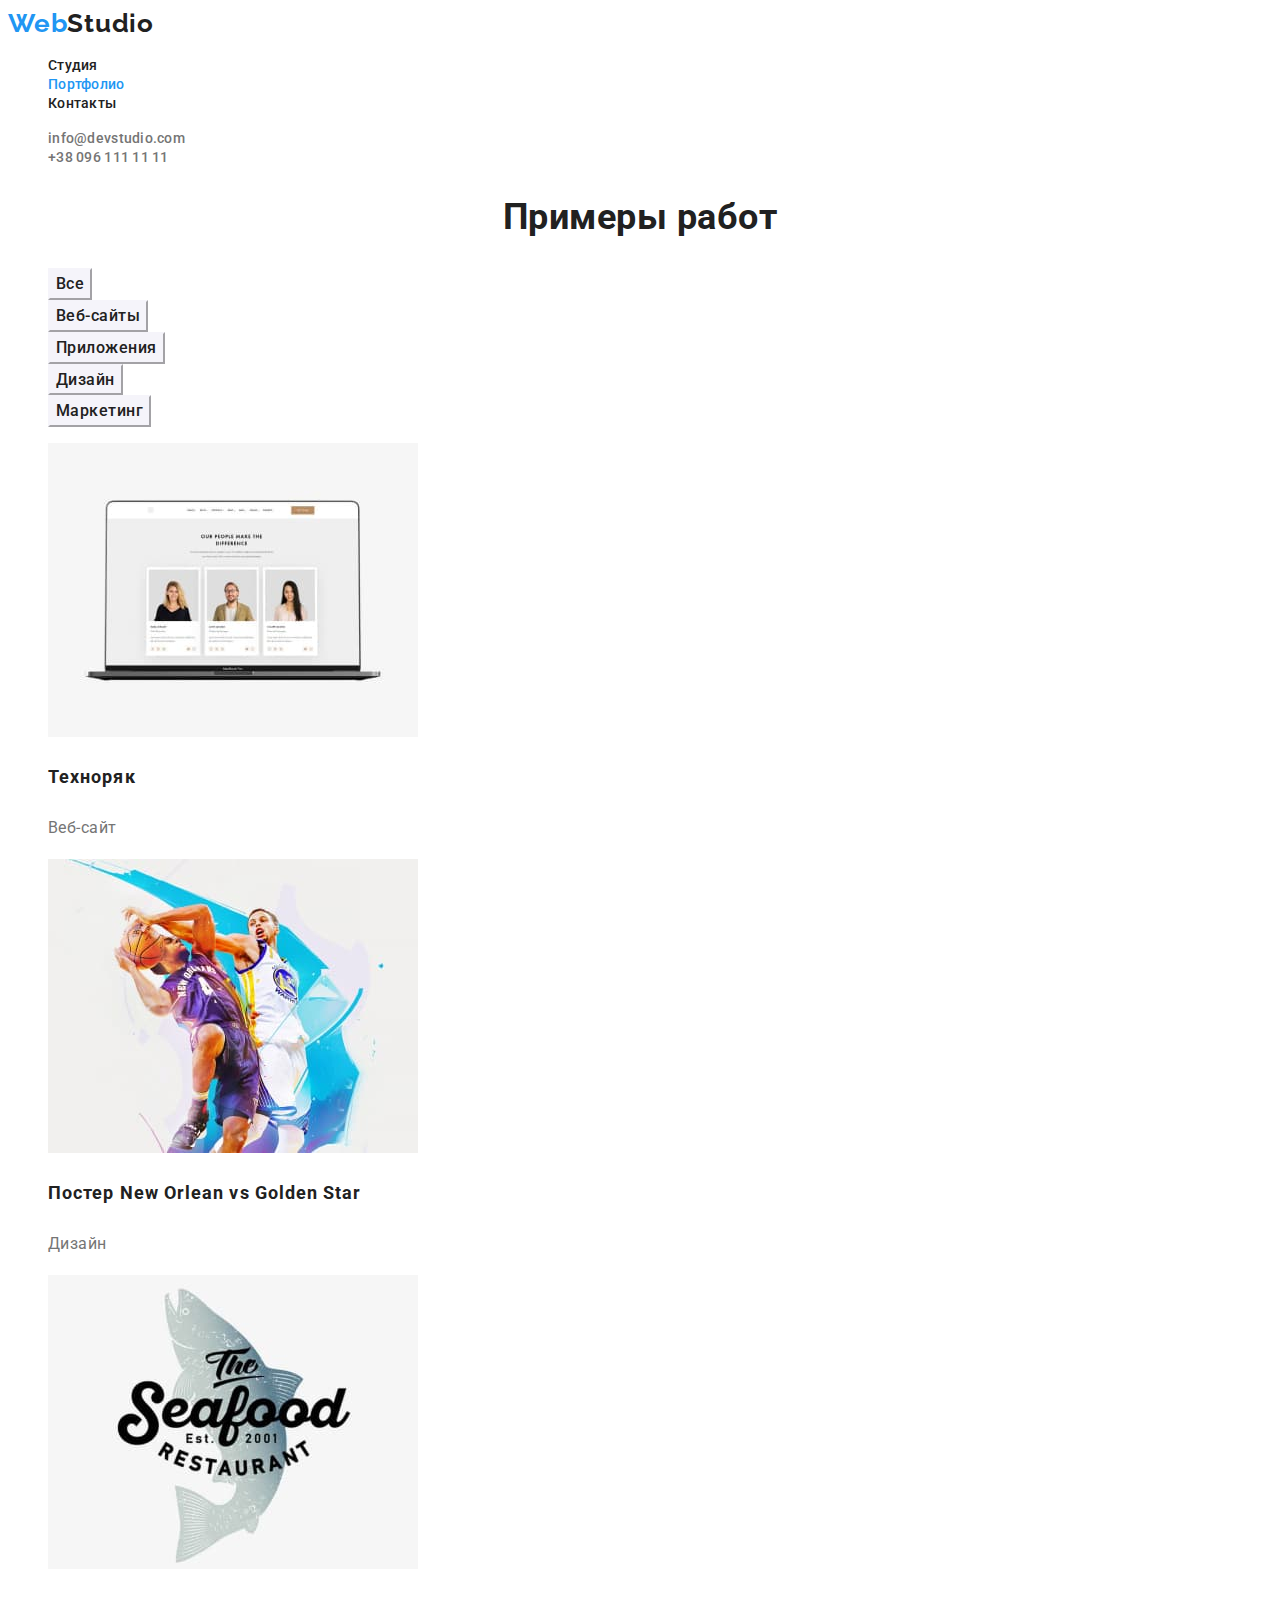
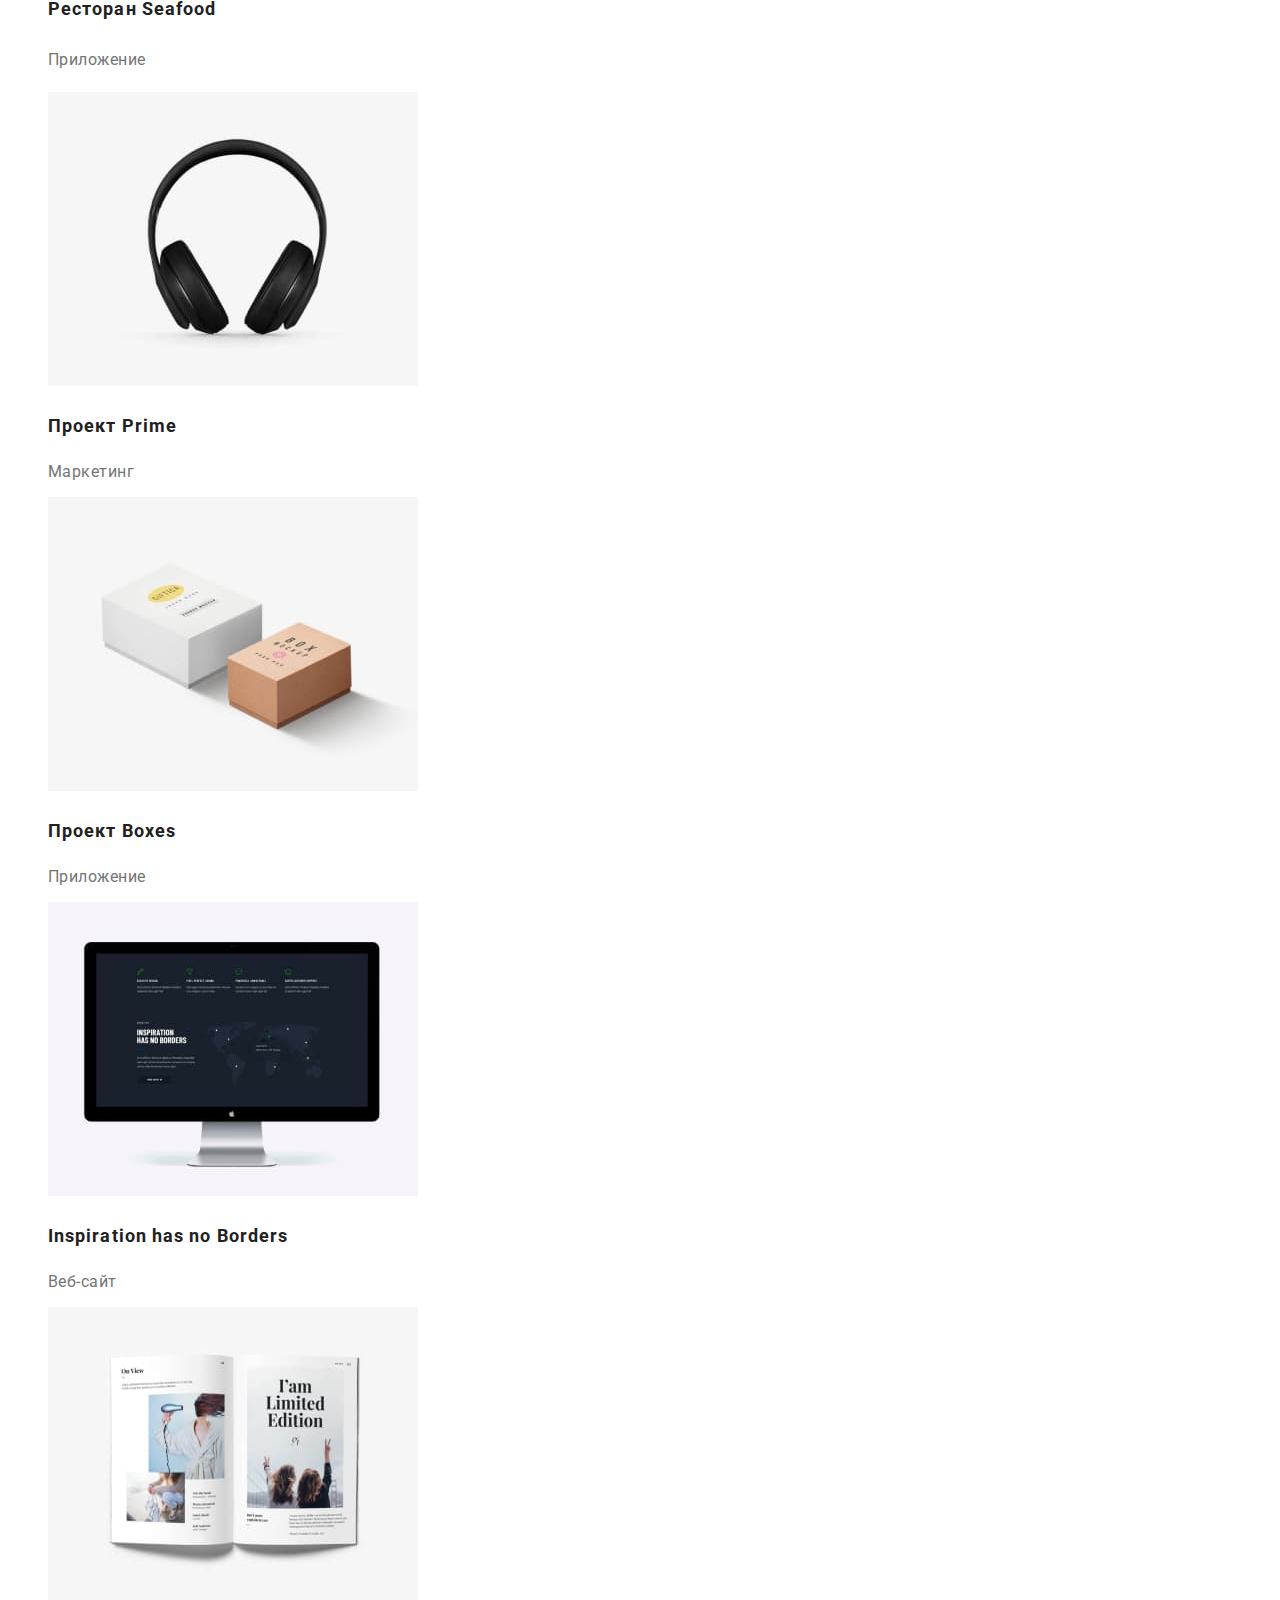
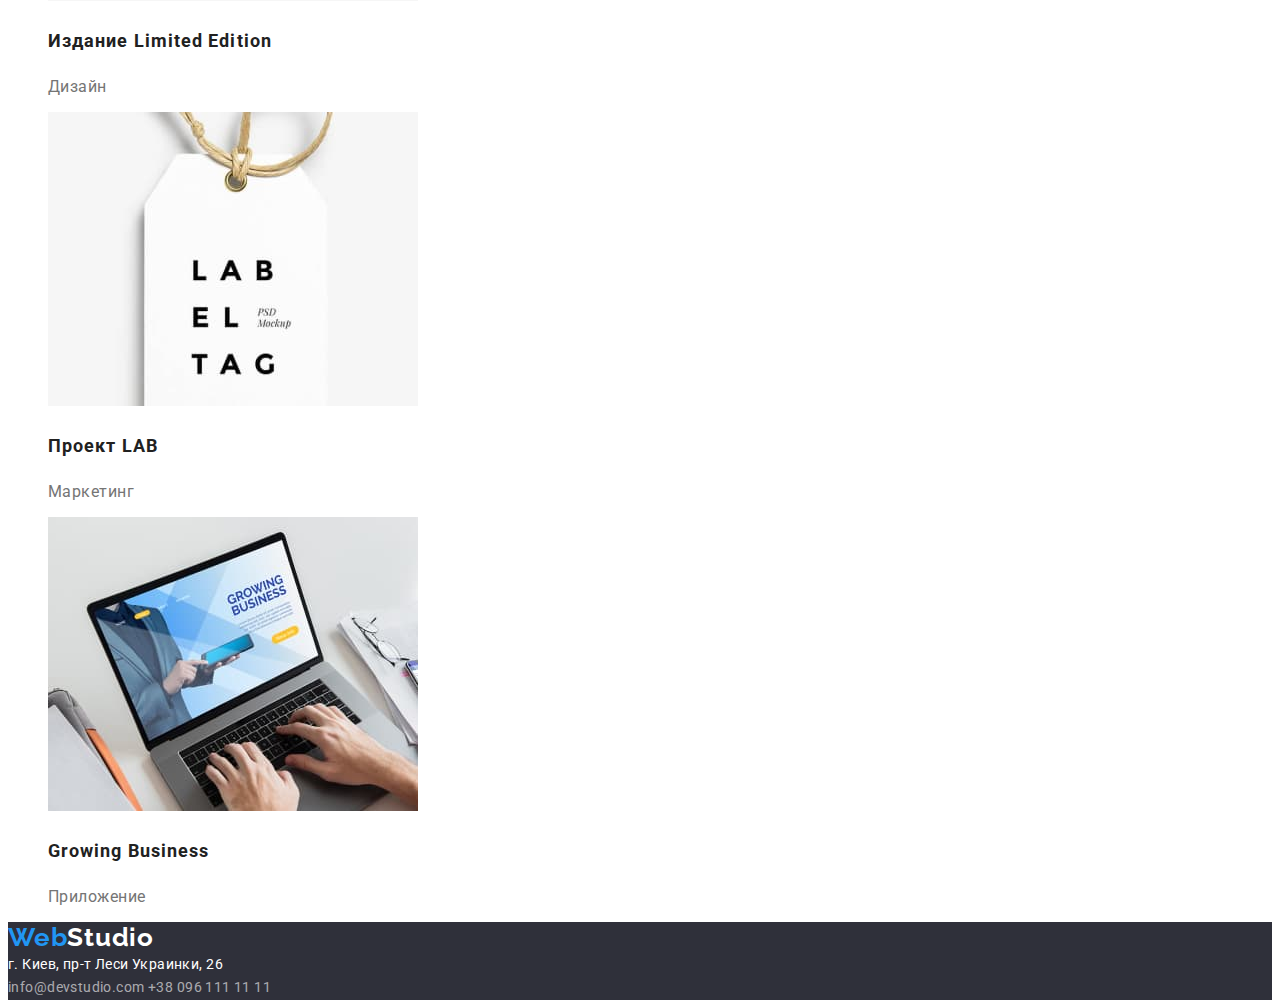
==== portfolio.html @ 9baf7b73 "Добавляет разметку страницы" ====
<!DOCTYPE html>
<html lang="ru">

<head>
    <meta charset="UTF-8">
    <meta http-equiv="X-UA-Compatible" content="IE=edge">
    <meta name="viewport" content="width=device-width, initial-scale=1.0">
    <title>Студия</title>
    <link href="https://fonts.googleapis.com/css2?family=Raleway:wght@700&family=Roboto:wght@400;500;700;900&display=swap"
        rel="stylesheet">
    <link rel="stylesheet" href="./css/styles.css">
</head>

<body>
    <!--Шапка-->
<header>
    <nav>
        <a href="./index.html" class="logo">Web<span class="accent">Studio</span></a>

        <ul class="site-nav list">
            <li><a href="./index.html" class="link">Студия</a></li>
            <li><a href="./portfolio.html" class="link current">Портфолио</a></li>
            <li><a href="" class="link">Контакты</a></li>
        </ul>
        <ul class="list">
            <li><a href="mailto:info@devstudio.com" class="button link">info@devstudio.com</a></li>
            <li><a href="" class="button link">+38 096 111 11 11</a></li>
        </ul>
    </nav>
</header>
   
    <main>

        <!-- Портфолио -->

        <section class="section">
            <h2 class="section-title">Примеры работ</h2>
            <ul class="list">
                 <li><button type="button" class="button-portfolio link">Все</button></li>
                <li><button type="button" class="button-portfolio link">Веб-сайты</button></li>
                <li><button type="button" class="button-portfolio link">Приложения</button></li>
                <li><button type="button" class="button-portfolio link">Дизайн</button></li>
                <li><button type="button" class="button-portfolio link">Маркетинг</button></li>
            </ul>
            <ul class="foto list">
                <li>
                    <img src="./images/portfolio1.jpg" alt="Техноряк" width="370" height="294">
                    <h3 class="title">Техноряк</h3>
                    <p class="text">Веб-сайт</p>
                </li>
                <li>
                    <img src="./images/portfolio2.jpg" alt="Постер" width="370" height="294">
                    <h3 class="title">Постер New Orlean vs Golden Star</h3>
                    <p class="text">Дизайн</p>
                </li>
                <li>
                    <img src="./images/portfolio3.jpg" alt="Ресторан Seafood" width="370" height="294">
                    <h3 class="title">Ресторан Seafood</h3>
                    <p class="text">Приложение</p>
                </li>
                <li>
                    <img src="./images/portfolio4.jpg" alt="Наушники" width="370" height="294">
                    <h3 class="title">Проект Prime</h3>
                    <p>Маркетинг</p>
                </li>
                <li>
                    <img src="./images/portfolio5.jpg" alt="Две коробки" width="370" height="294">
                    <h3 class="title">Проект Boxes</h3>
                    <p>Приложение</p>
                </li>
                <li>
                    <img src="./images/portfolio6.jpg" alt="Екран монитора" width="370" height="294">
                    <h3 class="title">Inspiration has no Borders</h3>
                    <p>Веб-сайт</p>
                </li>
                <li>
                    <img src="./images/portfolio7.jpg" alt="Журнал" width="370" height="294">
                    <h3 class="title">Издание Limited Edition</h3>
                    <p>Дизайн</p>
                </li>
                <li>
                    <img src="./images/portfolio8.jpg" alt="Бирочка" width="370" height="294">
                    <h3 class="title">Проект LAB</h3>
                    <p>Маркетинг</p>
                </li>
                <li>
                    <img src="./images/portfolio9.jpg" alt="Ноутбук" width="370" height="294">
                    <h3 class="title">Growing Business</h3>
                    <p>Приложение</p>
                </li>
            </ul>
        </section>


    </main>
    <!--Футер-->
    <footer class="footer">
        <a href="./index.html" class="logo">Web<span class="footer-accent">Studio</span></a>
        <address class="address">г. Киев, пр-т Леси Украинки, 26</address>
        <address class="footer-nav">
            <a href="mailto:info@devstudio.com" class="footer-nav link">info@devstudio.com</a>
            <a href="" class="footer-nav link">+38 096 111 11 11</a>
        </address>
    </footer>

</body>

</html>
---- css/styles.css ----
/* цвет основного текста #757575 */
/* вторичный цвет #212121 */
/* белый #FFFFFF */
/* акцент #2196F3 */
/* вторичный цвет фона #F5F4FA */
/* цвет фона #2F303A */

:root {
    --primary-text-color: #757575;
    --title-text-color: #212121;
    --accent-color: #2196F3;
    --primary-bgc-color: #FFFFFF;
    --secondary-bgc-color: #F5F4FA;
    --hero-bgc-color: #2F303A;
    --white-color: #ffffff;
}


body {
    color: var(--primary-text-color);
    background-color: var(--primary-bgc-color);

    font-family: Roboto, sans-serif;
    letter-spacing: 0.03em;
}

/* Logo */

.logo {
    color: var(--accent-color);

    font-family: Raleway, sans-serif;
    font-weight: 700;
    font-size: 26px;
    line-height: 1.19;
    letter-spacing: 0.03em;
    text-decoration: none;
}

.accent {
    color: var(--title-text-color);
}
.list {
    list-style: none;
}

/* Site-nav */
.site-nav .link {
    color: var(--title-text-color);

        font-weight: 500;
        font-size: 14px;
        line-height: 1.14;
        letter-spacing: 0.02em;
        text-decoration: none;
}

.site-nav .link:hover,
.site-nav .link:focus {
    color: var(--accent-color);
}

.site-nav .link.current {
    color: var(--accent-color);

        font-weight: 500;
        font-size: 14px;
        line-height: 1.14;
        letter-spacing: 0.02em;
        text-decoration: none;
}

/* Hero */

.hero-title {
    color: var(--primary-bgc-color);
    background-color: var(--hero-bgc-color);

    font-weight: 900;
    font-size: 44px;
    line-height: 1.36;
    text-align: center;
    letter-spacing: 0.06em;
    text-transform: uppercase;
    }

    /* Section */

.section-title {
    color: var(--title-text-color);

    font-weight: 700;
    font-size: 36px;
    line-height: 1.17;
    text-align: center;

}


/* Features */

.features .title {
    color: var(--title-text-color);

    font-weight: 700;
    font-size: 14px;
    line-height: 1.14;
    text-transform: uppercase;
}

.features .text {
    font-size: 14px;
    line-height: 1.7;
}

/* Work */

.work .title {
    color: var(--title-text-color);

        font-weight: 500;
        font-size: 16px;
        line-height: 1.19;
}
    
.work .text {
    font-size: 16px;
    line-height: 1.19;
}

.team {
    background-color: var(--secondary-bgc-color)
}

/* Button */

.button {
    color: var(--primary-text-color);
    background-color: var(--primary-bgc-color);

    font-weight: 500;
    font-size: 14px;
    line-height: 1.14;
    letter-spacing: 0.02em;
    text-decoration: none;
}

.button.primary {
    background-color: var(--accent-color);
    color: var(--primary-bgc-color);
    border-color: var(--accent-color);

    font-family: inherit;
    font-weight: 700;
    font-size: 16px;
    line-height: 1.9;
    letter-spacing: 0.06em;
    cursor: pointer;
}

.button.link:hover,
.button.link:focus {
    color: var(--accent-color);
}


/* Footer */

.footer {
    background-color: var(--hero-bgc-color);
}
.address {
    color: var(--white-color);

    font-style: normal;
    font-size: 14px;
    line-height: 1.71;
    letter-spacing: 0.03em;
}

.footer-accent {
    color: var(--white-color)
}

.footer-nav {
    color: rgba(255, 255, 255, 0.6);

    font-style: normal;
    font-size: 14px;
    line-height: 1.71;
    letter-spacing: 0.03em;
    text-decoration: none;
}

.footer-nav .link:hover,
.footer-nav .link:focus {
    color: var(--accent-color);
    text-decoration: none;
}

/* Page Portfolio */
.foto .title {
    color: var(--title-text-color);
}

.foto .title {
    font-weight: 700;
    font-size: 18px;
    line-height: 2;
    letter-spacing: 0.06em;
}

.foto .text {
    font-size: 16px;
    line-height: 1.88;
    letter-spacing: 0.03em;
}

.button-portfolio {
    color: var(--title-text-color);
    background-color: var(--secondary-bgc-color);
    border-color: var(--secondary-bgc-color);

        font-family: inherit;
        font-weight: 500;
        font-size: 16px;
        line-height: 1.62;
        text-align: center;
        letter-spacing: 0.03em;
        cursor: pointer;
}

.button-portfolio.link:hover,
.button-portfolio.link:focus {
    color: var(--white-color);
    background-color: var(--accent-color);
}
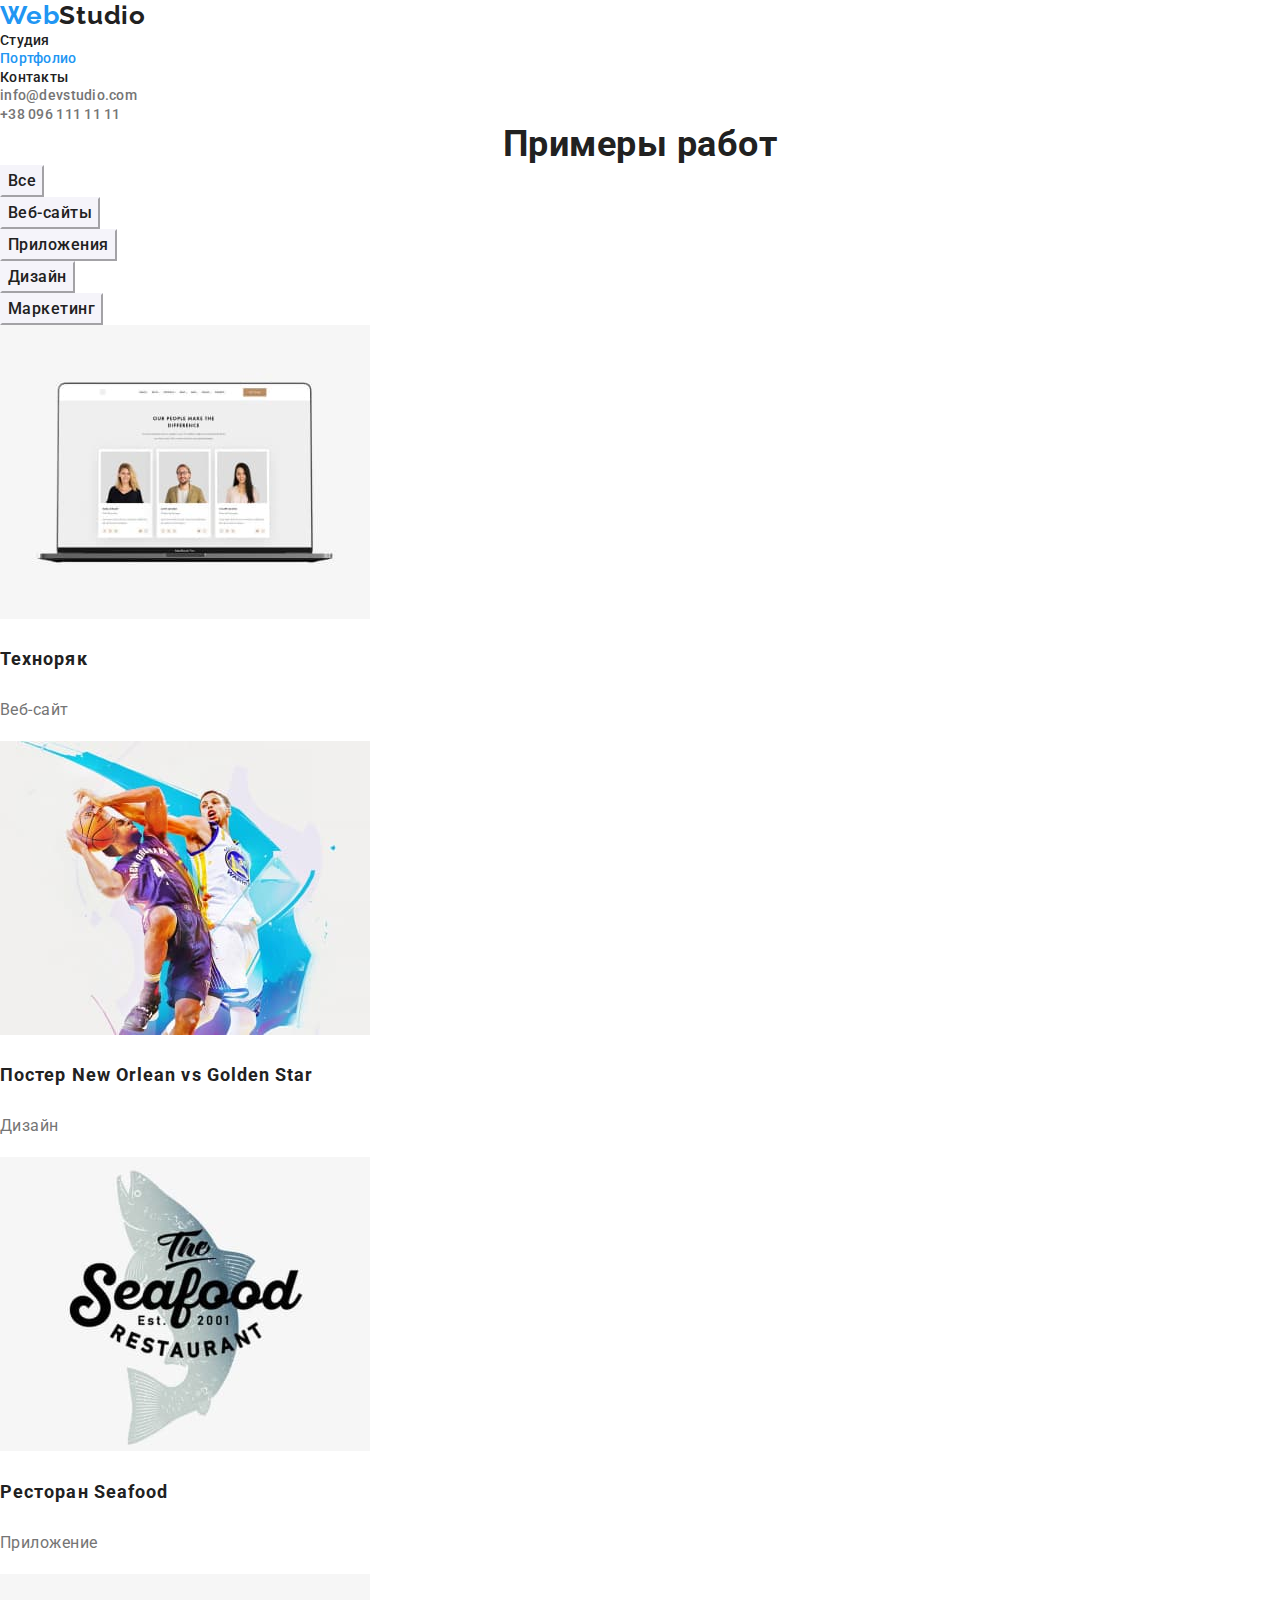
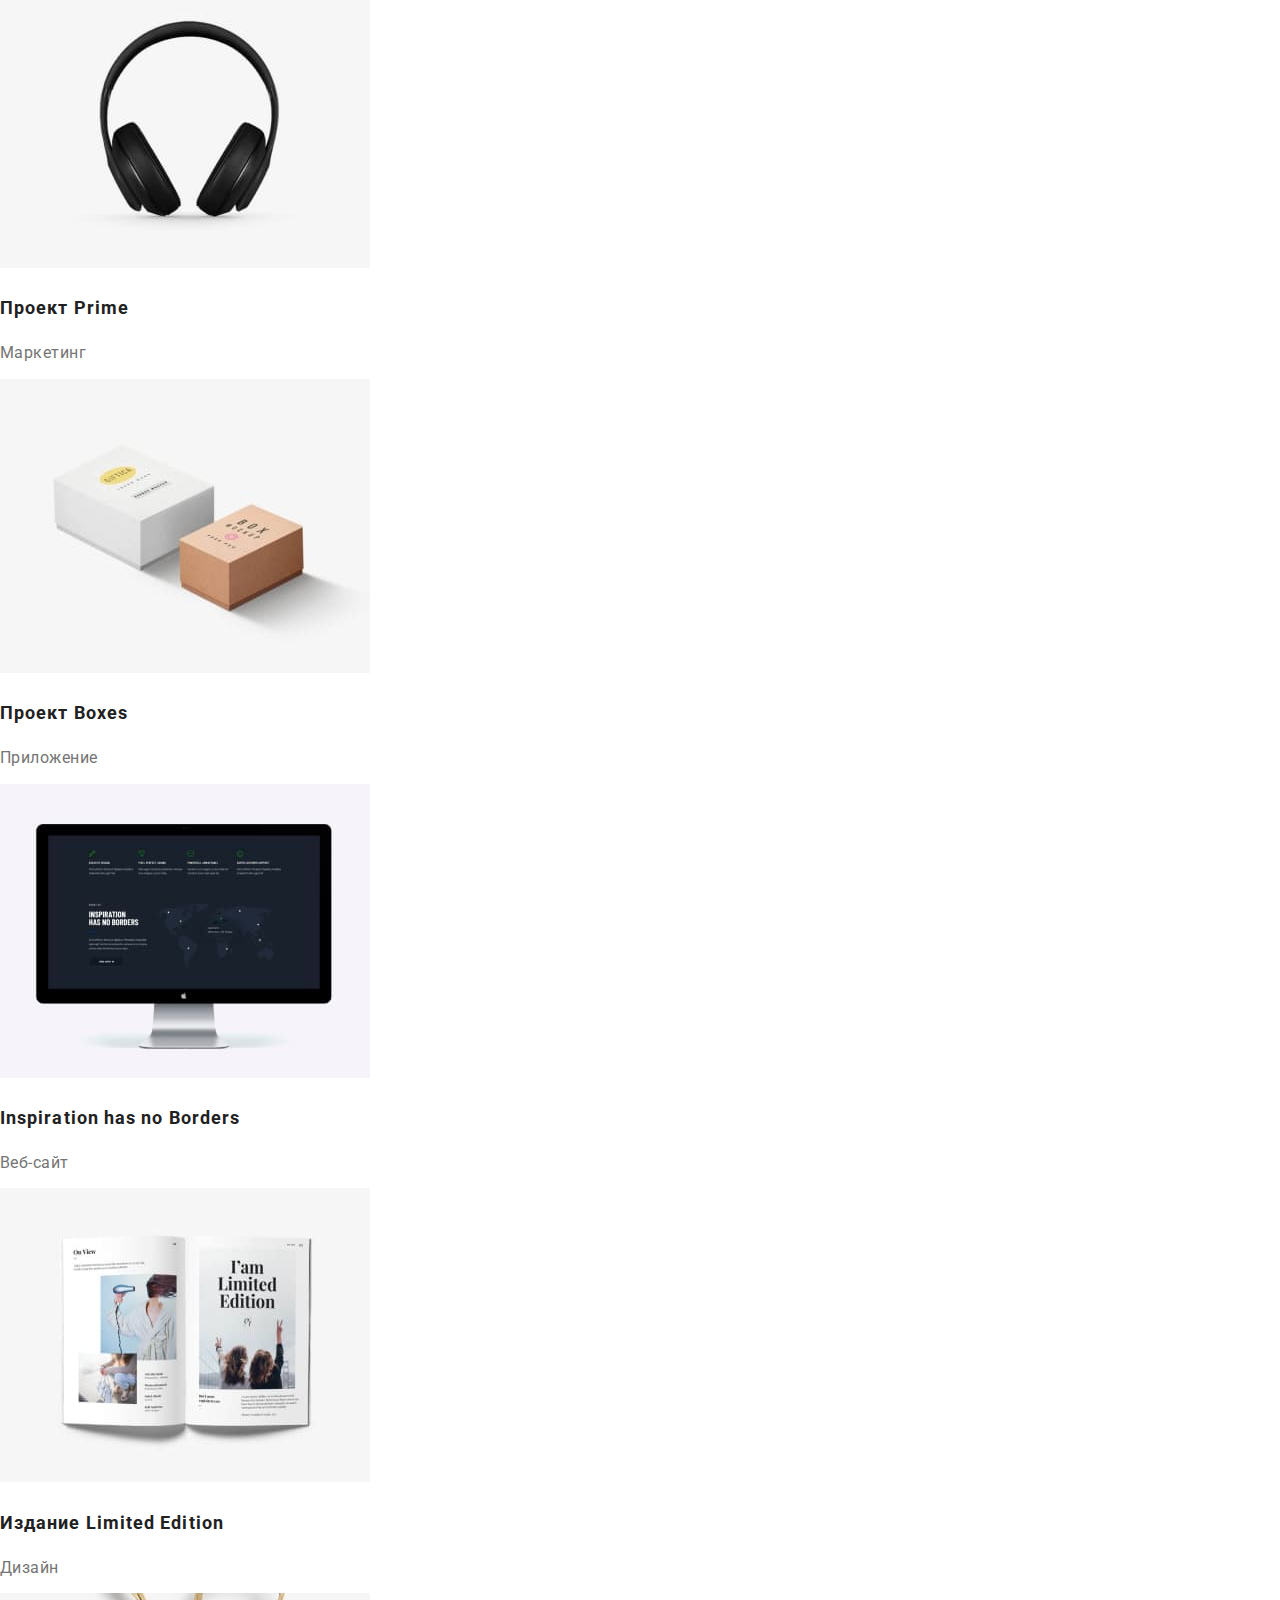
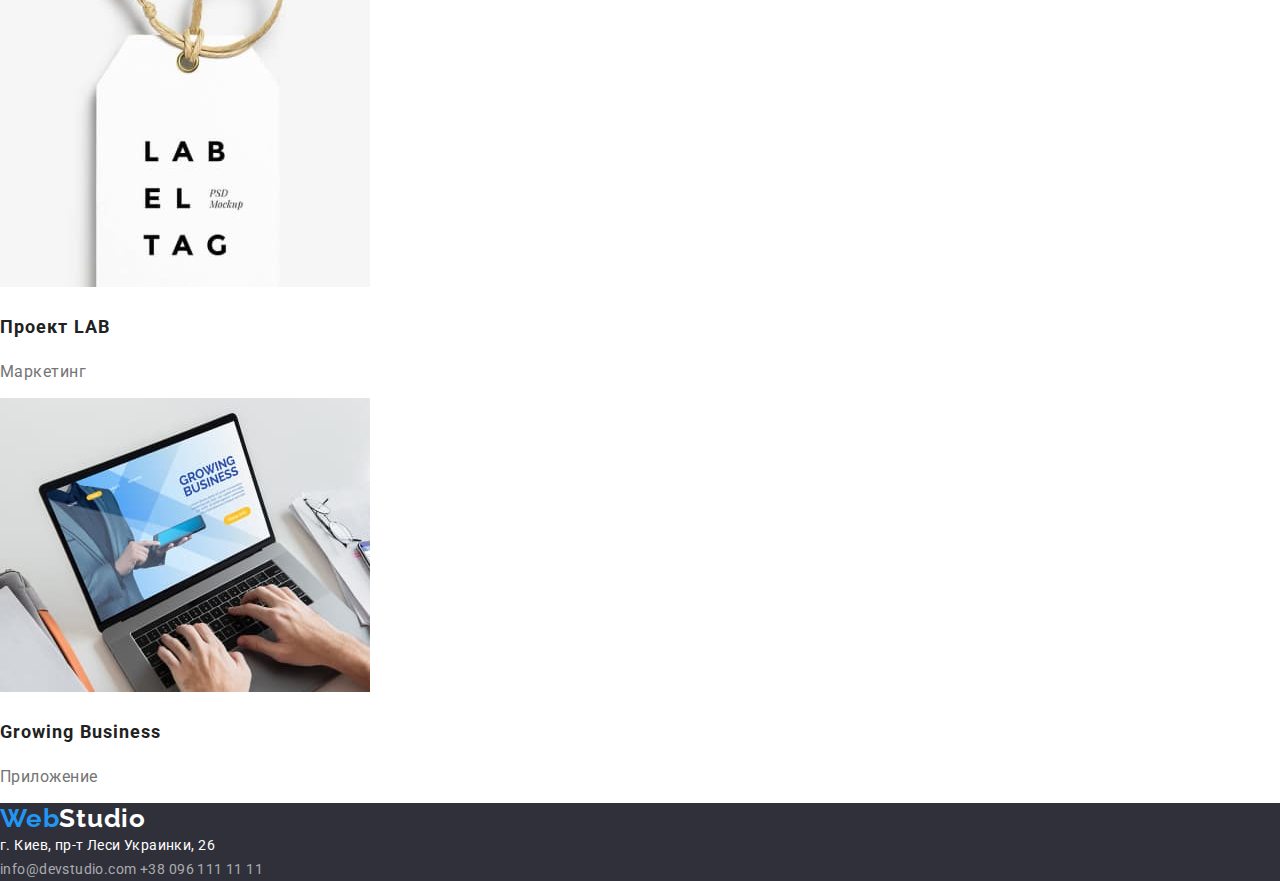
==== commit a70e5c7c: "Добавляет блочные элементы" ====
--- a/portfolio.html
+++ b/portfolio.html
@@ -8,6 +8,7 @@
     <title>Студия</title>
     <link href="https://fonts.googleapis.com/css2?family=Raleway:wght@700&family=Roboto:wght@400;500;700;900&display=swap"
         rel="stylesheet">
+    <link rel="stylesheet" href="https://cdnjs.cloudflare.com/ajax/libs/modern-normalize/1.1.0/modern-normalize.min.css">
     <link rel="stylesheet" href="./css/styles.css">
 </head>
 
--- a/css/styles.css
+++ b/css/styles.css
@@ -24,6 +24,14 @@
     letter-spacing: 0.03em;
 }
 
+.container {
+    margin-left: auto;
+    margin-right: auto;
+    width: 1200px;
+    
+    outline: 2px solid tomato;
+}
+
 /* Logo */
 
 .logo {
@@ -41,7 +49,15 @@
     color: var(--title-text-color);
 }
 .list {
+    padding: 0;
+    margin: 0;
     list-style: none;
+}
+
+/* Page Header */
+
+.page-header {
+
 }
 
 /* Site-nav */
@@ -71,15 +87,21 @@
 }
 
 /* Hero */
+.hero {
+    text-align: center;
+
+    background-color: var(--hero-bgc-color);
+}
 
 .hero-title {
+    margin-top: 0;
+    margin-bottom: 30px;
+
     color: var(--primary-bgc-color);
-    background-color: var(--hero-bgc-color);
 
     font-weight: 900;
     font-size: 44px;
     line-height: 1.36;
-    text-align: center;
     letter-spacing: 0.06em;
     text-transform: uppercase;
     }
@@ -87,19 +109,23 @@
     /* Section */
 
 .section-title {
+    margin-top: 0;
+    margin-bottom: 0;
     color: var(--title-text-color);
 
     font-weight: 700;
     font-size: 36px;
     line-height: 1.17;
     text-align: center;
-
 }
 
 
 /* Features */
 
 .features .title {
+    margin-top: 0;
+    margin-bottom: 10px;
+    
     color: var(--title-text-color);
 
     font-weight: 700;
@@ -108,15 +134,31 @@
     text-transform: uppercase;
 }
 
+.features p{
+    margin-top: 0;
+    margin-bottom: 0;
+}
+
 .features .text {
     font-size: 14px;
     line-height: 1.7;
 }
 
+.section-features {
+    padding-top: 94px;
+    padding-bottom: 94px;
+}
+
 /* Work */
+.section-title.work {
+    margin-bottom: 50px;
+}
 
 .work .title {
-    color: var(--title-text-color);
+        margin-top: 0;
+        margin-bottom: 0px;
+
+        color: var(--title-text-color);
 
         font-weight: 500;
         font-size: 16px;
@@ -128,7 +170,10 @@
     line-height: 1.19;
 }
 
+
 .team {
+    padding-top: 94px;
+    padding-bottom: 94px;
     background-color: var(--secondary-bgc-color)
 }
 
@@ -137,7 +182,7 @@
 .button {
     color: var(--primary-text-color);
     background-color: var(--primary-bgc-color);
-
+ 
     font-weight: 500;
     font-size: 14px;
     line-height: 1.14;
@@ -146,9 +191,15 @@
 }
 
 .button.primary {
+    border-radius: 4px;
+    padding: 10px 32px;
+    min-width: 200px;
+
     background-color: var(--accent-color);
     color: var(--primary-bgc-color);
     border-color: var(--accent-color);
+
+    border: 1px solid transparent;
 
     font-family: inherit;
     font-weight: 700;
@@ -156,6 +207,7 @@
     line-height: 1.9;
     letter-spacing: 0.06em;
     cursor: pointer;
+    text-align: center;
 }
 
 .button.link:hover,
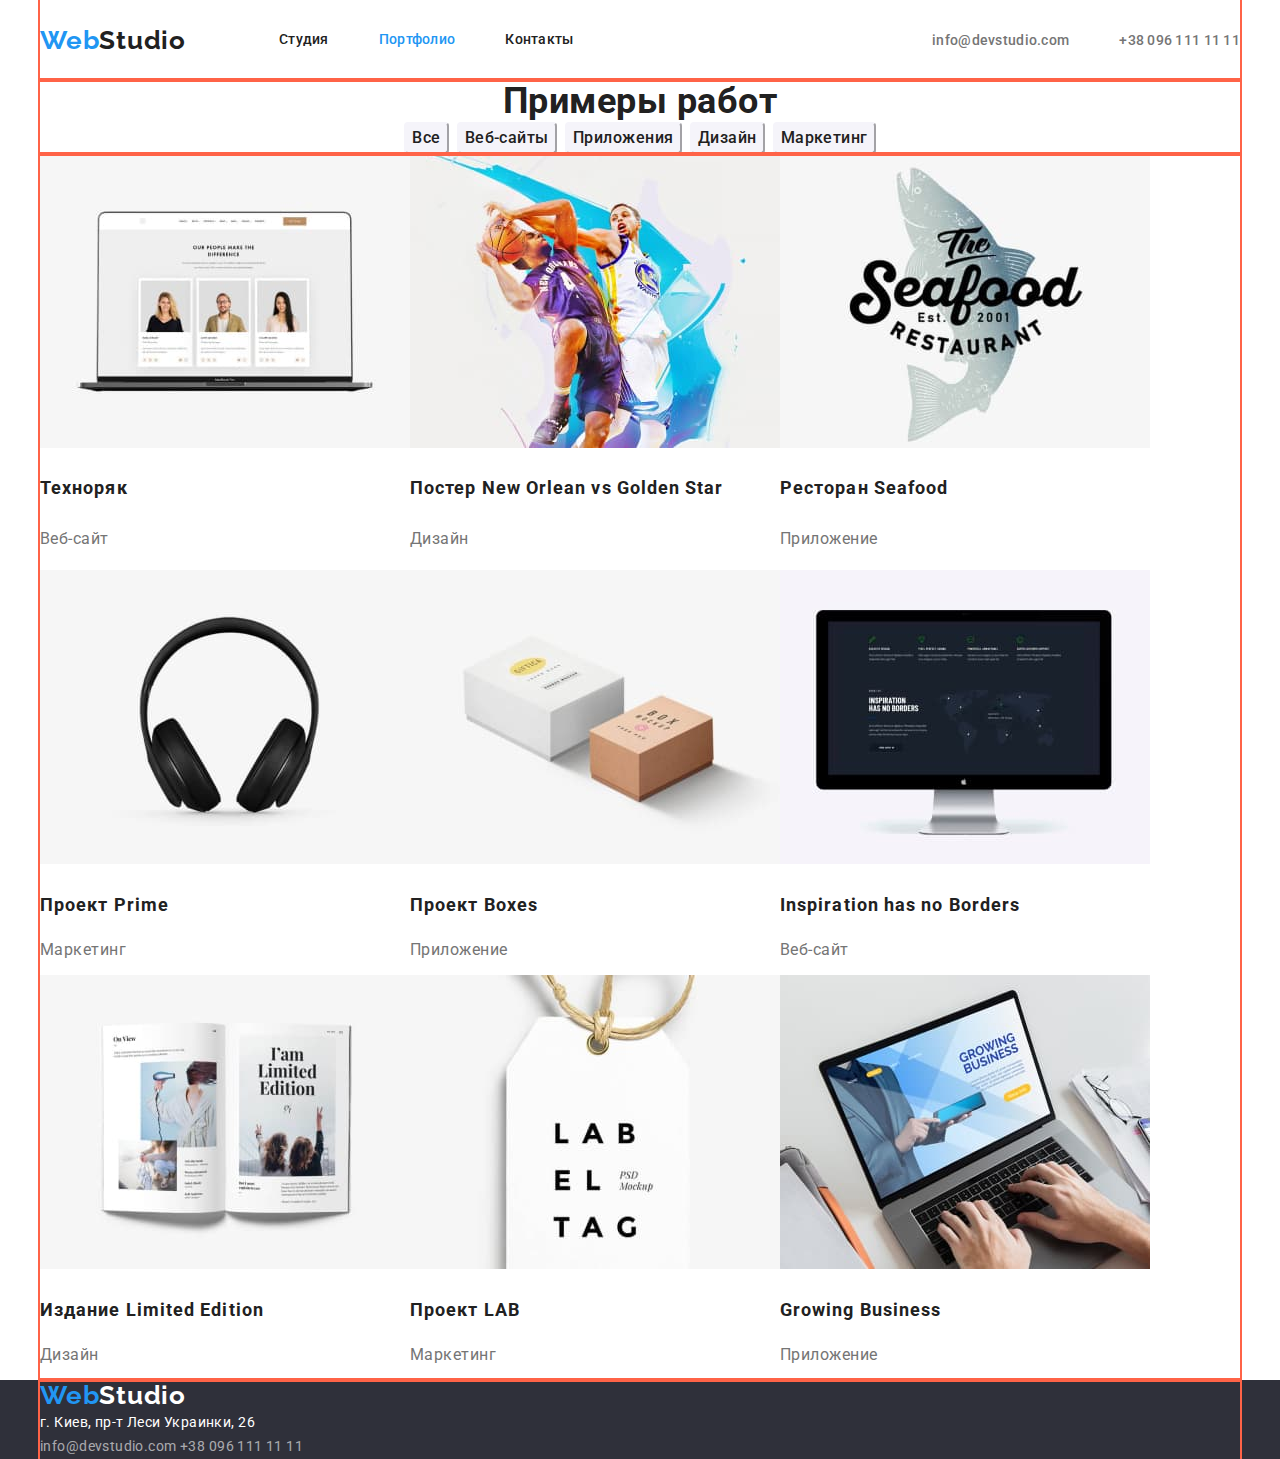
==== commit 0a9a6b3f: "Добавляет геометрию" ====
--- a/portfolio.html
+++ b/portfolio.html
@@ -14,94 +14,99 @@
 
 <body>
     <!--Шапка-->
-<header>
-    <nav>
-        <a href="./index.html" class="logo">Web<span class="accent">Studio</span></a>
-
-        <ul class="site-nav list">
-            <li><a href="./index.html" class="link">Студия</a></li>
-            <li><a href="./portfolio.html" class="link current">Портфолио</a></li>
-            <li><a href="" class="link">Контакты</a></li>
-        </ul>
-        <ul class="list">
-            <li><a href="mailto:info@devstudio.com" class="button link">info@devstudio.com</a></li>
-            <li><a href="" class="button link">+38 096 111 11 11</a></li>
-        </ul>
-    </nav>
-</header>
+    <header>
+        <div class="container">
+            <nav class="page-header">
+                <a href="./index.html" class="logo">Web<span class="accent">Studio</span></a>
+    
+                <ul class="site-nav list">
+                    <li class="item"><a href="./index.html" class="link">Студия</a></li>
+                    <li class="item"><a href="./portfolio.html" class="link current">Портфолио</a></li>
+                    <li class="item"><a href="" class="link">Контакты</a></li>
+                </ul>
+                <ul class="contacts list">
+                    <li class="item"><a href="mailto:info@devstudio.com" class="button link">info@devstudio.com</a></li>
+                    <li class="item"><a href="" class="button link">+38 096 111 11 11</a></li>
+                </ul>
+            </nav>
+        </div>
    
     <main>
-
         <!-- Портфолио -->
-
         <section class="section">
+        <div class="container">
             <h2 class="section-title">Примеры работ</h2>
-            <ul class="list">
-                 <li><button type="button" class="button-portfolio link">Все</button></li>
-                <li><button type="button" class="button-portfolio link">Веб-сайты</button></li>
-                <li><button type="button" class="button-portfolio link">Приложения</button></li>
-                <li><button type="button" class="button-portfolio link">Дизайн</button></li>
-                <li><button type="button" class="button-portfolio link">Маркетинг</button></li>
+            <ul class="buttons-list list">
+                <li class="item"><button type="button" class="button-portfolio link">Все</button></li>
+                <li class="item"><button type="button" class="button-portfolio link">Веб-сайты</button></li>
+                <li class="item"><button type="button" class="button-portfolio link">Приложения</button></li>
+                <li class="item"><button type="button" class="button-portfolio link">Дизайн</button></li>
+                <li class="item"><button type="button" class="button-portfolio link">Маркетинг</button></li>
             </ul>
-            <ul class="foto list">
-                <li>
-                    <img src="./images/portfolio1.jpg" alt="Техноряк" width="370" height="294">
-                    <h3 class="title">Техноряк</h3>
-                    <p class="text">Веб-сайт</p>
-                </li>
-                <li>
-                    <img src="./images/portfolio2.jpg" alt="Постер" width="370" height="294">
-                    <h3 class="title">Постер New Orlean vs Golden Star</h3>
-                    <p class="text">Дизайн</p>
-                </li>
-                <li>
-                    <img src="./images/portfolio3.jpg" alt="Ресторан Seafood" width="370" height="294">
-                    <h3 class="title">Ресторан Seafood</h3>
-                    <p class="text">Приложение</p>
-                </li>
-                <li>
-                    <img src="./images/portfolio4.jpg" alt="Наушники" width="370" height="294">
-                    <h3 class="title">Проект Prime</h3>
-                    <p>Маркетинг</p>
-                </li>
-                <li>
-                    <img src="./images/portfolio5.jpg" alt="Две коробки" width="370" height="294">
-                    <h3 class="title">Проект Boxes</h3>
-                    <p>Приложение</p>
-                </li>
-                <li>
-                    <img src="./images/portfolio6.jpg" alt="Екран монитора" width="370" height="294">
-                    <h3 class="title">Inspiration has no Borders</h3>
-                    <p>Веб-сайт</p>
-                </li>
-                <li>
-                    <img src="./images/portfolio7.jpg" alt="Журнал" width="370" height="294">
-                    <h3 class="title">Издание Limited Edition</h3>
-                    <p>Дизайн</p>
-                </li>
-                <li>
-                    <img src="./images/portfolio8.jpg" alt="Бирочка" width="370" height="294">
-                    <h3 class="title">Проект LAB</h3>
-                    <p>Маркетинг</p>
-                </li>
-                <li>
-                    <img src="./images/portfolio9.jpg" alt="Ноутбук" width="370" height="294">
-                    <h3 class="title">Growing Business</h3>
-                    <p>Приложение</p>
-                </li>
-            </ul>
+        </div>
+        <div class="container">
+                <ul class="foto list">
+                    <li>
+                        <img src="./images/portfolio1.jpg" alt="Техноряк" width="370" height="294">
+                        <h3 class="title">Техноряк</h3>
+                        <p class="text">Веб-сайт</p>
+                    </li>
+                    <li>
+                        <img src="./images/portfolio2.jpg" alt="Постер" width="370" height="294">
+                        <h3 class="title">Постер New Orlean vs Golden Star</h3>
+                        <p class="text">Дизайн</p>
+                    </li>
+                    <li>
+                        <img src="./images/portfolio3.jpg" alt="Ресторан Seafood" width="370" height="294">
+                        <h3 class="title">Ресторан Seafood</h3>
+                        <p class="text">Приложение</p>
+                    </li>
+                    <li>
+                        <img src="./images/portfolio4.jpg" alt="Наушники" width="370" height="294">
+                        <h3 class="title">Проект Prime</h3>
+                        <p>Маркетинг</p>
+                    </li>
+                    <li>
+                        <img src="./images/portfolio5.jpg" alt="Две коробки" width="370" height="294">
+                        <h3 class="title">Проект Boxes</h3>
+                        <p>Приложение</p>
+                    </li>
+                    <li>
+                        <img src="./images/portfolio6.jpg" alt="Екран монитора" width="370" height="294">
+                        <h3 class="title">Inspiration has no Borders</h3>
+                        <p>Веб-сайт</p>
+                    </li>
+                    <li>
+                        <img src="./images/portfolio7.jpg" alt="Журнал" width="370" height="294">
+                        <h3 class="title">Издание Limited Edition</h3>
+                        <p>Дизайн</p>
+                    </li>
+                    <li>
+                        <img src="./images/portfolio8.jpg" alt="Бирочка" width="370" height="294">
+                        <h3 class="title">Проект LAB</h3>
+                        <p>Маркетинг</p>
+                    </li>
+                    <li>
+                        <img src="./images/portfolio9.jpg" alt="Ноутбук" width="370" height="294">
+                        <h3 class="title">Growing Business</h3>
+                        <p>Приложение</p>
+                    </li>
+                </ul>
+        </div>
         </section>
 
 
     </main>
     <!--Футер-->
     <footer class="footer">
-        <a href="./index.html" class="logo">Web<span class="footer-accent">Studio</span></a>
-        <address class="address">г. Киев, пр-т Леси Украинки, 26</address>
-        <address class="footer-nav">
-            <a href="mailto:info@devstudio.com" class="footer-nav link">info@devstudio.com</a>
-            <a href="" class="footer-nav link">+38 096 111 11 11</a>
-        </address>
+        <div class="container">
+            <a href="./index.html" class="logo">Web<span class="footer-accent">Studio</span></a>
+            <address class="address">г. Киев, пр-т Леси Украинки, 26</address>
+            <address class="footer-nav">
+                <a href="mailto:info@devstudio.com" class="footer-nav link">info@devstudio.com</a>
+                <a href="" class="footer-nav link">+38 096 111 11 11</a>
+            </address>
+        </div>
     </footer>
 
 </body>
--- a/css/styles.css
+++ b/css/styles.css
@@ -32,43 +32,73 @@
     outline: 2px solid tomato;
 }
 
-/* Logo */
-
-.logo {
-    color: var(--accent-color);
-
-    font-family: Raleway, sans-serif;
-    font-weight: 700;
-    font-size: 26px;
-    line-height: 1.19;
-    letter-spacing: 0.03em;
-    text-decoration: none;
-}
-
-.accent {
-    color: var(--title-text-color);
-}
 .list {
     padding: 0;
     margin: 0;
     list-style: none;
 }
 
+/* Section */
+
+.section-title {
+    margin-top: 0;
+    margin-bottom: 0;
+    color: var(--title-text-color);
+
+    font-weight: 700;
+    font-size: 36px;
+    line-height: 1.17;
+    text-align: center;
+}
+
+/* Logo */
+
+.logo {
+    color: var(--accent-color);
+
+    font-family: Raleway, sans-serif;
+    font-weight: 700;
+    font-size: 26px;
+    line-height: 1.19;
+    letter-spacing: 0.03em;
+    text-decoration: none;
+}
+
+.accent {
+    color: var(--title-text-color);
+}
+
+
 /* Page Header */
 
 .page-header {
-
-}
+display: flex;
+align-items: center;
+}
+
 
 /* Site-nav */
+.site-nav {
+    display: flex;
+    margin-left: 93px;
+}
+
+.site-nav .item + .item {
+    margin-left: 50px;
+}
+
 .site-nav .link {
-    color: var(--title-text-color);
-
-        font-weight: 500;
-        font-size: 14px;
-        line-height: 1.14;
-        letter-spacing: 0.02em;
-        text-decoration: none;
+    display: block;
+     padding-top: 32px;
+     padding-bottom: 32px;
+
+    color: var(--title-text-color);
+
+    font-weight: 500;
+    font-size: 14px;
+    line-height: 1.14;
+    letter-spacing: 0.02em;
+    text-decoration: none;
 }
 
 .site-nav .link:hover,
@@ -79,11 +109,21 @@
 .site-nav .link.current {
     color: var(--accent-color);
 
-        font-weight: 500;
-        font-size: 14px;
-        line-height: 1.14;
-        letter-spacing: 0.02em;
-        text-decoration: none;
+    font-weight: 500;
+    font-size: 14px;
+    line-height: 1.14;
+    letter-spacing: 0.02em;
+    text-decoration: none;
+}
+
+/* Contacts */
+.contacts {
+    display: flex;
+    margin-left: auto;
+}
+
+.contacts .item + .item {
+    margin-left: 50px;
 }
 
 /* Hero */
@@ -106,21 +146,13 @@
     text-transform: uppercase;
     }
 
-    /* Section */
-
-.section-title {
-    margin-top: 0;
-    margin-bottom: 0;
-    color: var(--title-text-color);
-
-    font-weight: 700;
-    font-size: 36px;
-    line-height: 1.17;
-    text-align: center;
-}
-
 
 /* Features */
+
+.features {
+    display: flex;
+    margin-right: 30px;
+}
 
 .features .title {
     margin-top: 0;
@@ -155,14 +187,14 @@
 }
 
 .work .title {
-        margin-top: 0;
-        margin-bottom: 0px;
-
-        color: var(--title-text-color);
-
-        font-weight: 500;
-        font-size: 16px;
-        line-height: 1.19;
+    margin-top: 0;
+    margin-bottom: 0px;
+
+    color: var(--title-text-color);
+
+    font-weight: 500;
+    font-size: 16px;
+    line-height: 1.19;
 }
     
 .work .text {
@@ -251,6 +283,20 @@
 }
 
 /* Page Portfolio */
+.buttons-list{
+    display: flex;
+    align-items: center;
+    justify-content: center;
+}
+
+.buttons-list .item + .item {
+    margin-left: 8px;
+}
+
+.foto {
+    display: flex;
+    flex-wrap: wrap;
+}
 .foto .title {
     color: var(--title-text-color);
 }
@@ -273,13 +319,14 @@
     background-color: var(--secondary-bgc-color);
     border-color: var(--secondary-bgc-color);
 
-        font-family: inherit;
-        font-weight: 500;
-        font-size: 16px;
-        line-height: 1.62;
-        text-align: center;
-        letter-spacing: 0.03em;
-        cursor: pointer;
+    font-family: inherit;
+    font-weight: 500;
+    font-size: 16px;
+    line-height: 1.62;
+    text-align: center;
+    letter-spacing: 0.03em;
+    cursor: pointer;
+    border-radius: 4px;
 }
 
 .button-portfolio.link:hover,
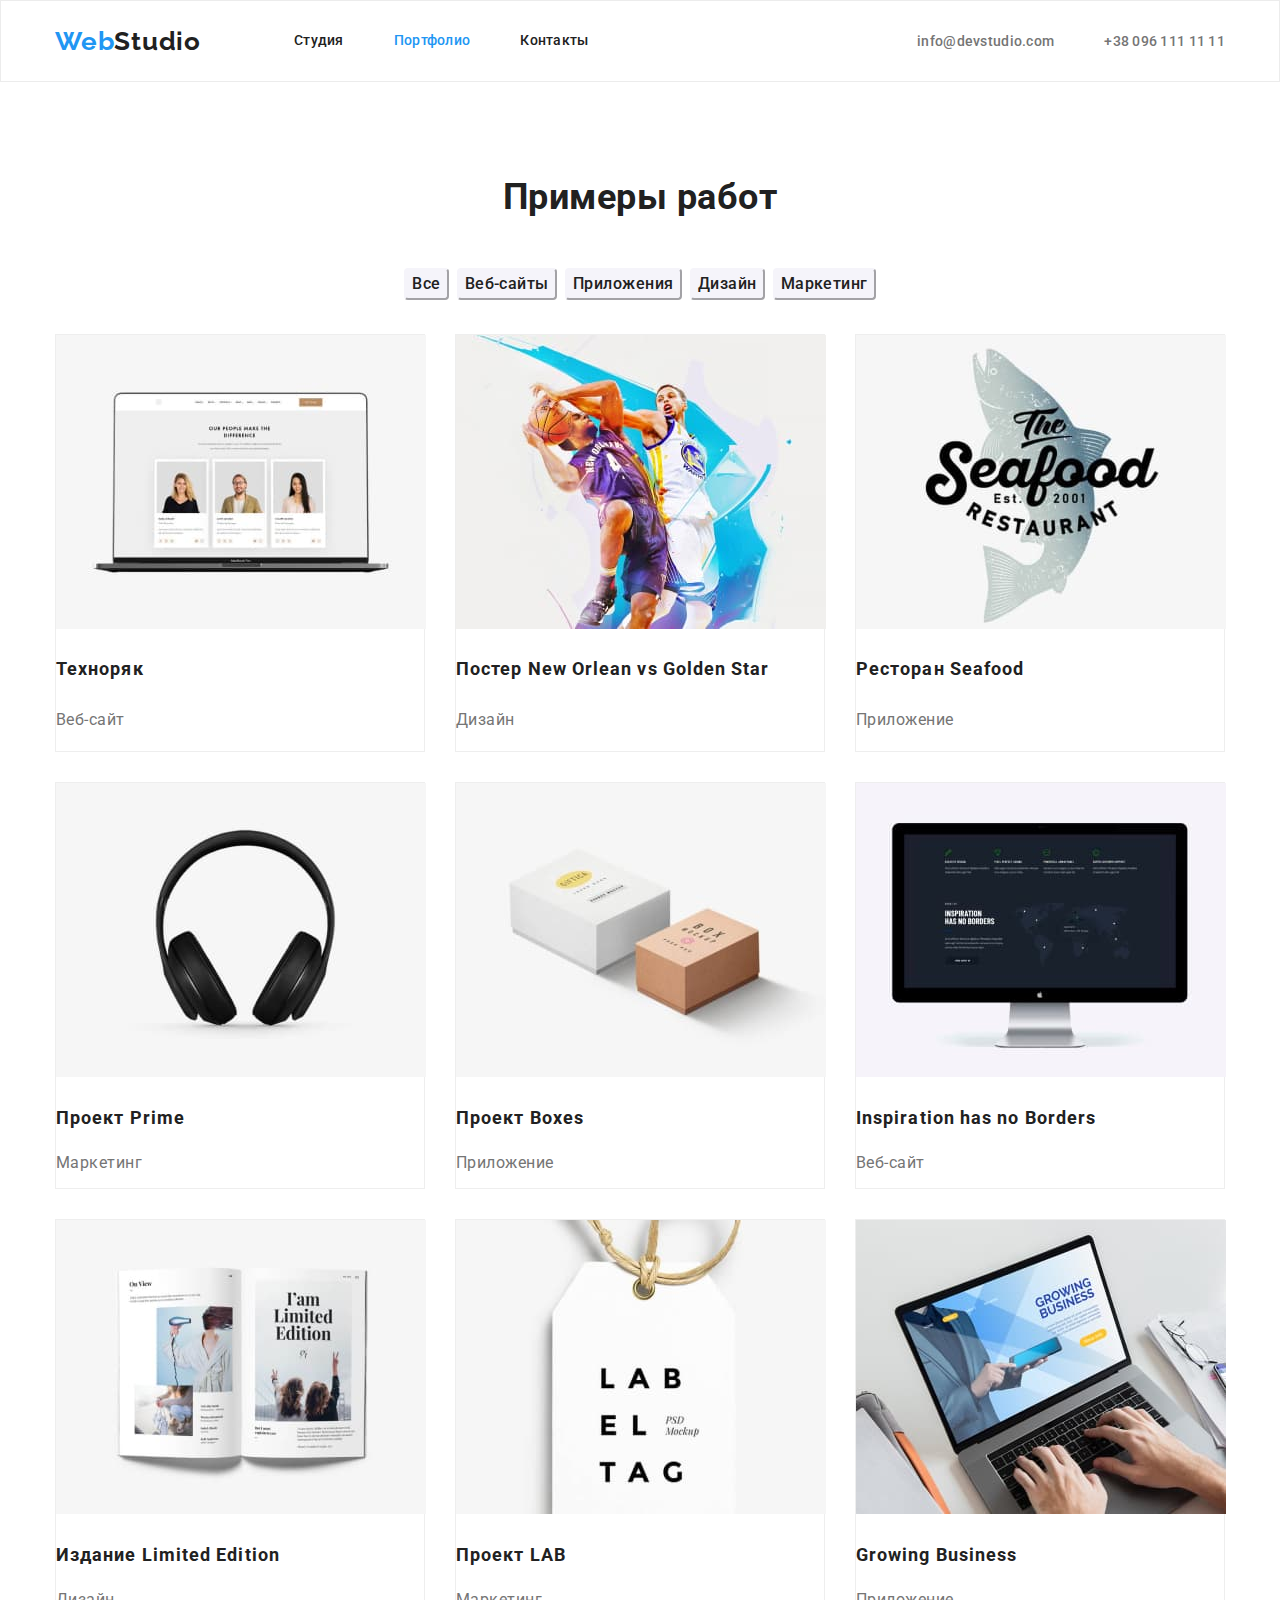
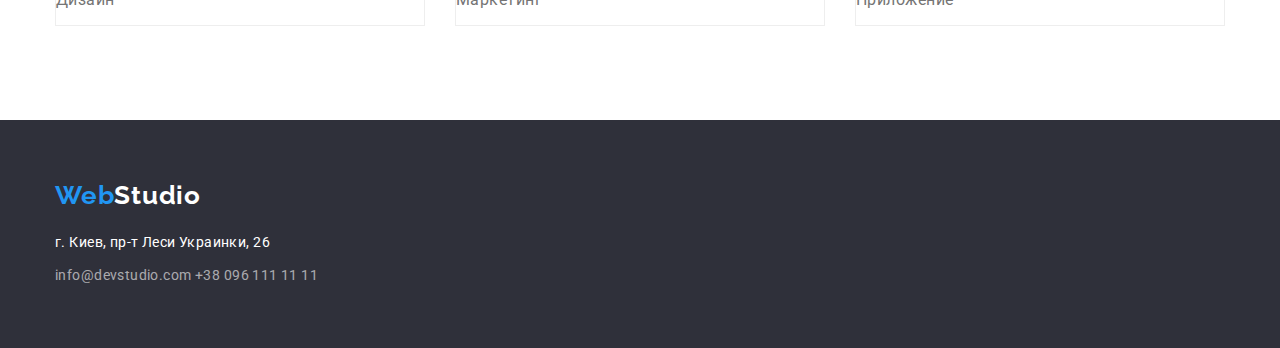
==== commit cfd5528f: "Добавляет блочную модель и геометрию элемента" ====
--- a/portfolio.html
+++ b/portfolio.html
@@ -14,7 +14,7 @@
 
 <body>
     <!--Шапка-->
-    <header>
+    <header class="main"> 
         <div class="container">
             <nav class="page-header">
                 <a href="./index.html" class="logo">Web<span class="accent">Studio</span></a>
@@ -29,8 +29,9 @@
                     <li class="item"><a href="" class="button link">+38 096 111 11 11</a></li>
                 </ul>
             </nav>
-        </div>
-   
+        </div> 
+    </header>
+
     <main>
         <!-- Портфолио -->
         <section class="section">
@@ -46,47 +47,47 @@
         </div>
         <div class="container">
                 <ul class="foto list">
-                    <li>
+                    <li class="foto-elements">
                         <img src="./images/portfolio1.jpg" alt="Техноряк" width="370" height="294">
                         <h3 class="title">Техноряк</h3>
                         <p class="text">Веб-сайт</p>
                     </li>
-                    <li>
+                    <li class="foto-elements">
                         <img src="./images/portfolio2.jpg" alt="Постер" width="370" height="294">
                         <h3 class="title">Постер New Orlean vs Golden Star</h3>
                         <p class="text">Дизайн</p>
                     </li>
-                    <li>
+                    <li class="foto-elements">
                         <img src="./images/portfolio3.jpg" alt="Ресторан Seafood" width="370" height="294">
                         <h3 class="title">Ресторан Seafood</h3>
                         <p class="text">Приложение</p>
                     </li>
-                    <li>
+                    <li class="foto-elements">
                         <img src="./images/portfolio4.jpg" alt="Наушники" width="370" height="294">
                         <h3 class="title">Проект Prime</h3>
                         <p>Маркетинг</p>
                     </li>
-                    <li>
+                    <li class="foto-elements">
                         <img src="./images/portfolio5.jpg" alt="Две коробки" width="370" height="294">
                         <h3 class="title">Проект Boxes</h3>
                         <p>Приложение</p>
                     </li>
-                    <li>
+                    <li class="foto-elements">
                         <img src="./images/portfolio6.jpg" alt="Екран монитора" width="370" height="294">
                         <h3 class="title">Inspiration has no Borders</h3>
                         <p>Веб-сайт</p>
                     </li>
-                    <li>
+                    <li class="foto-elements">
                         <img src="./images/portfolio7.jpg" alt="Журнал" width="370" height="294">
                         <h3 class="title">Издание Limited Edition</h3>
                         <p>Дизайн</p>
                     </li>
-                    <li>
+                    <li class="foto-elements">
                         <img src="./images/portfolio8.jpg" alt="Бирочка" width="370" height="294">
                         <h3 class="title">Проект LAB</h3>
                         <p>Маркетинг</p>
                     </li>
-                    <li>
+                    <li class="foto-elements">
                         <img src="./images/portfolio9.jpg" alt="Ноутбук" width="370" height="294">
                         <h3 class="title">Growing Business</h3>
                         <p>Приложение</p>
@@ -94,9 +95,8 @@
                 </ul>
         </div>
         </section>
-
-
     </main>
+    
     <!--Футер-->
     <footer class="footer">
         <div class="container">
@@ -108,7 +108,6 @@
             </address>
         </div>
     </footer>
-
 </body>
 
 </html>--- a/css/styles.css
+++ b/css/styles.css
@@ -25,11 +25,14 @@
 }
 
 .container {
-    margin-left: auto;
-    margin-right: auto;
-    width: 1200px;
+        width: 1200px;
+        padding-left: 15px;
+        padding-right: 15px;
+        margin-left: auto;
+        margin-right: auto;
+
     
-    outline: 2px solid tomato;
+    /* outline: 2px solid tomato; */
 }
 
 .list {
@@ -40,6 +43,11 @@
 
 /* Section */
 
+.section {
+    padding-top: 94px;
+    padding-bottom: 94px;
+}
+
 .section-title {
     margin-top: 0;
     margin-bottom: 0;
@@ -70,6 +78,9 @@
 
 
 /* Page Header */
+.main {
+    border: 1px solid #ECECEC;
+}
 
 .page-header {
 display: flex;
@@ -154,6 +165,10 @@
     margin-right: 30px;
 }
 
+.features .item + .item {
+    margin-left: 30px;
+}
+
 .features .title {
     margin-top: 0;
     margin-bottom: 10px;
@@ -181,32 +196,60 @@
     padding-bottom: 94px;
 }
 
+/* Examples */
+.examples {
+    display: flex;
+}
+.examples .item {
+    width: calc((100%-30px)/3);
+}
+
+.exam-sec {
+    padding-right: 0;
+}
+
+.section-title {
+    margin-bottom: 50px;
+}
+
 /* Work */
-.section-title.work {
-    margin-bottom: 50px;
-}
+.command {
+    display: flex;
+    justify-content: space-between;
+}
+.border {
+    box-sizing: border-box;
+    border-radius: 0px 0px 4px 4px;
+    background-color: var(--white-color);
+}
+
+/* .work .item + .item {
+    padding-left: 30px;
+}  */
+
 
 .work .title {
     margin-top: 0;
     margin-bottom: 0px;
+    padding-top: 30px;
+    padding-bottom: 10px;
 
     color: var(--title-text-color);
 
     font-weight: 500;
     font-size: 16px;
     line-height: 1.19;
+    text-align: center;
 }
     
 .work .text {
     font-size: 16px;
     line-height: 1.19;
-}
-
+    text-align: center;
+}
 
 .team {
-    padding-top: 94px;
-    padding-bottom: 94px;
-    background-color: var(--secondary-bgc-color)
+    background-color: var(--secondary-bgc-color);
 }
 
 /* Button */
@@ -251,9 +294,15 @@
 /* Footer */
 
 .footer {
+    padding-top: 60px;
+    padding-bottom: 60px;
     background-color: var(--hero-bgc-color);
 }
+
 .address {
+    margin-bottom: 9px;
+    margin-top: 20px;
+
     color: var(--white-color);
 
     font-style: normal;
@@ -282,11 +331,13 @@
     text-decoration: none;
 }
 
+
 /* Page Portfolio */
 .buttons-list{
     display: flex;
     align-items: center;
     justify-content: center;
+    margin-bottom: 34px;
 }
 
 .buttons-list .item + .item {
@@ -297,6 +348,7 @@
     display: flex;
     flex-wrap: wrap;
 }
+
 .foto .title {
     color: var(--title-text-color);
 }
@@ -314,6 +366,8 @@
     letter-spacing: 0.03em;
 }
 
+/* Buttons Portfolio */
+
 .button-portfolio {
     color: var(--title-text-color);
     background-color: var(--secondary-bgc-color);
@@ -335,4 +389,18 @@
     background-color: var(--accent-color);
 }
 
-
+.foto-elements {
+    width: 370px;
+    margin-right: 30px;
+    margin-bottom: 30px;
+
+    border: 1px solid #EEEEEE;
+}
+
+.foto-elements:nth-child(3n) {
+    margin-right: 0;
+}
+
+.foto-elements:nth-last-child(-n + 3) {
+    margin-bottom: 0;
+}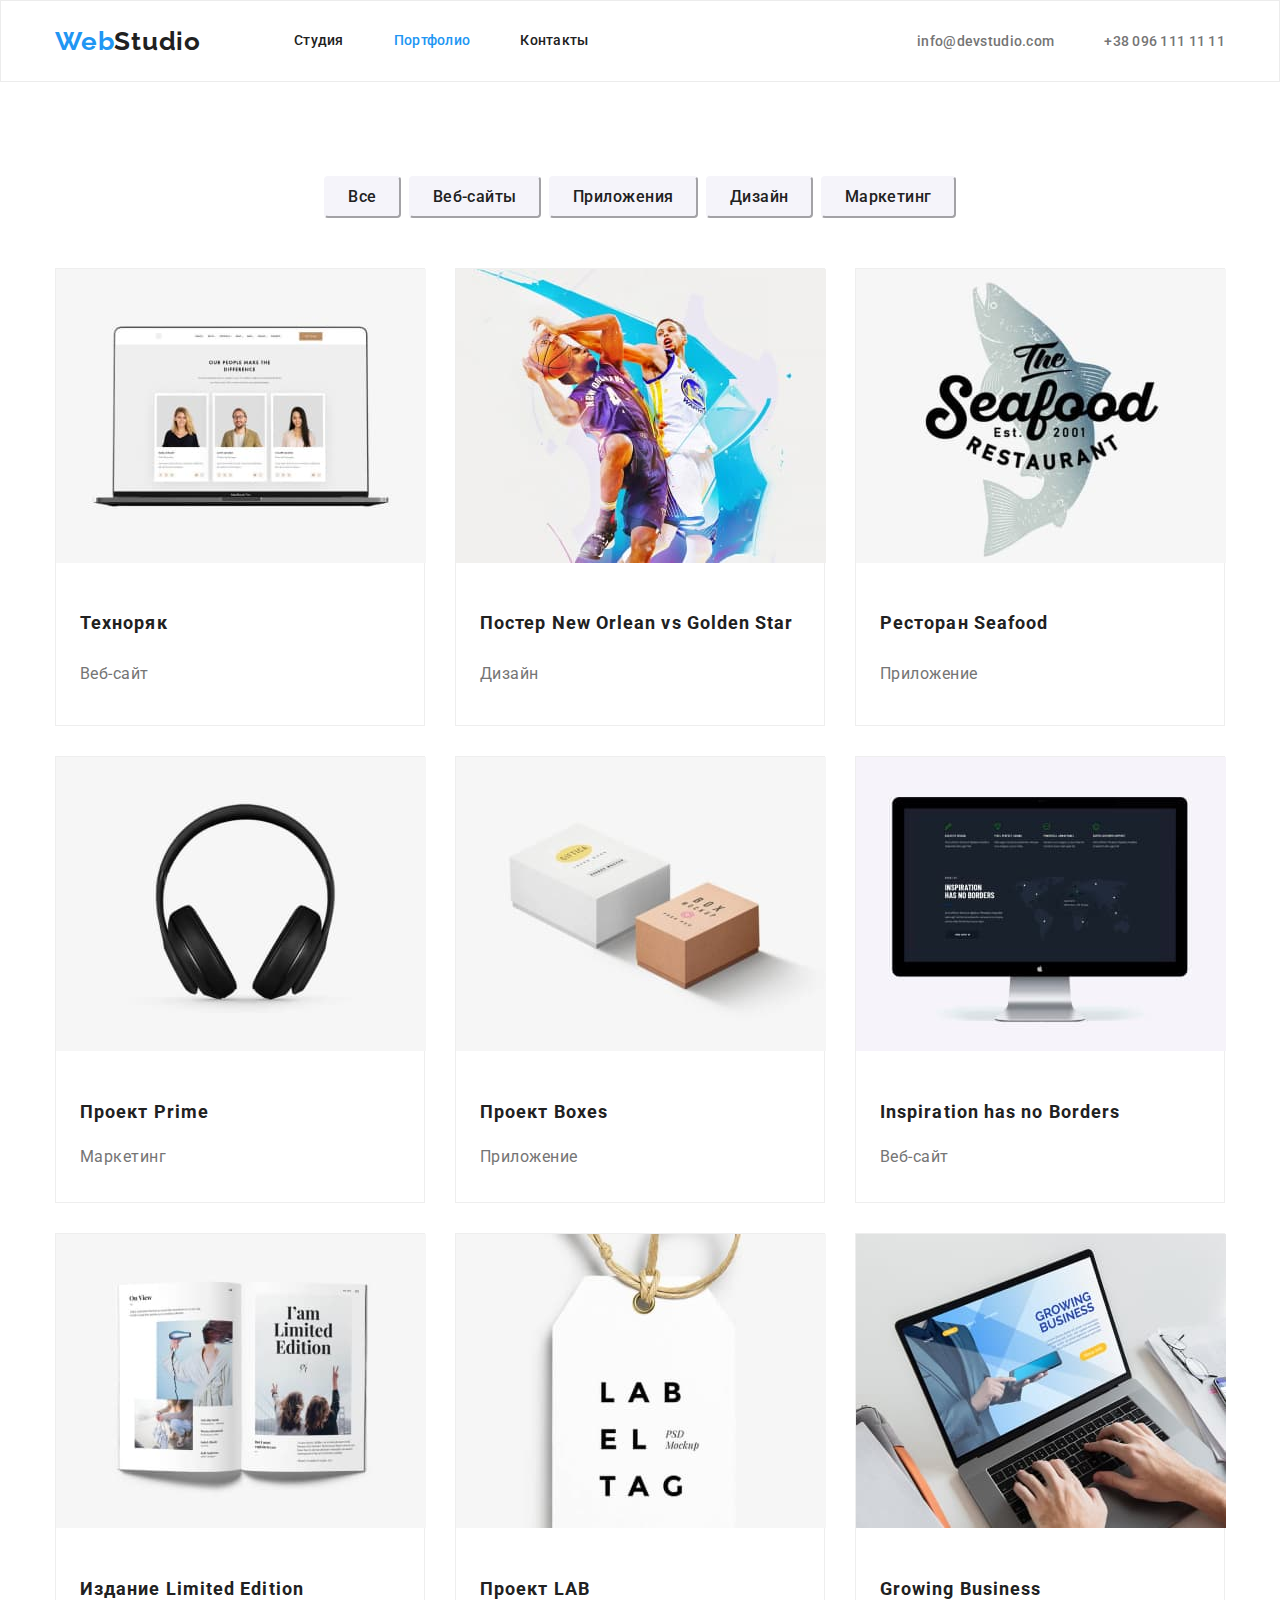
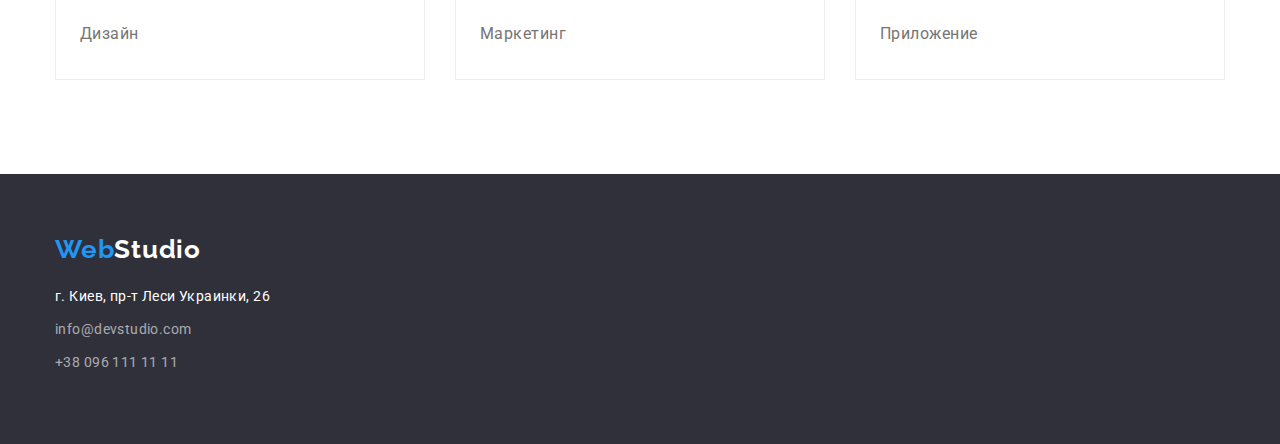
==== commit 35c62fa8: "Добавляет блочную модель и геометрию" ====
--- a/portfolio.html
+++ b/portfolio.html
@@ -36,7 +36,7 @@
         <!-- Портфолио -->
         <section class="section">
         <div class="container">
-            <h2 class="section-title">Примеры работ</h2>
+            <h2 class="section-title none">Примеры работ</h2>
             <ul class="buttons-list list">
                 <li class="item"><button type="button" class="button-portfolio link">Все</button></li>
                 <li class="item"><button type="button" class="button-portfolio link">Веб-сайты</button></li>
@@ -49,48 +49,66 @@
                 <ul class="foto list">
                     <li class="foto-elements">
                         <img src="./images/portfolio1.jpg" alt="Техноряк" width="370" height="294">
-                        <h3 class="title">Техноряк</h3>
-                        <p class="text">Веб-сайт</p>
+                        <div class="foto-name">
+                            <h3 class="title">Техноряк</h3>
+                            <p class="text">Веб-сайт</p>
+                        </div>
                     </li>
                     <li class="foto-elements">
                         <img src="./images/portfolio2.jpg" alt="Постер" width="370" height="294">
-                        <h3 class="title">Постер New Orlean vs Golden Star</h3>
-                        <p class="text">Дизайн</p>
+                        <div class="foto-name">
+                            <h3 class="title">Постер New Orlean vs Golden Star</h3>
+                            <p class="text">Дизайн</p>
+                        </div>
                     </li>
                     <li class="foto-elements">
                         <img src="./images/portfolio3.jpg" alt="Ресторан Seafood" width="370" height="294">
-                        <h3 class="title">Ресторан Seafood</h3>
-                        <p class="text">Приложение</p>
+                        <div class="foto-name">
+                            <h3 class="title">Ресторан Seafood</h3>
+                            <p class="text">Приложение</p>
+                        </div>
                     </li>
                     <li class="foto-elements">
                         <img src="./images/portfolio4.jpg" alt="Наушники" width="370" height="294">
-                        <h3 class="title">Проект Prime</h3>
-                        <p>Маркетинг</p>
+                        <div class="foto-name">
+                            <h3 class="title">Проект Prime</h3>
+                            <p>Маркетинг</p>
+                        </div>
                     </li>
                     <li class="foto-elements">
                         <img src="./images/portfolio5.jpg" alt="Две коробки" width="370" height="294">
-                        <h3 class="title">Проект Boxes</h3>
-                        <p>Приложение</p>
+                        <div class="foto-name">
+                            <h3 class="title">Проект Boxes</h3>
+                            <p>Приложение</p>
+                        </div>
                     </li>
                     <li class="foto-elements">
                         <img src="./images/portfolio6.jpg" alt="Екран монитора" width="370" height="294">
-                        <h3 class="title">Inspiration has no Borders</h3>
-                        <p>Веб-сайт</p>
+                        <div class="foto-name">
+                            <h3 class="title">Inspiration has no Borders</h3>
+                            <p>Веб-сайт</p>
+                        </div>
                     </li>
                     <li class="foto-elements">
                         <img src="./images/portfolio7.jpg" alt="Журнал" width="370" height="294">
-                        <h3 class="title">Издание Limited Edition</h3>
-                        <p>Дизайн</p>
+                        <div class="foto-name">
+                            <h3 class="title">Издание Limited Edition</h3>
+                            <p>Дизайн</p>
+                        </div>
                     </li>
                     <li class="foto-elements">
                         <img src="./images/portfolio8.jpg" alt="Бирочка" width="370" height="294">
-                        <h3 class="title">Проект LAB</h3>
-                        <p>Маркетинг</p>
+                        <div class="foto-name">
+                            <h3 class="title">Проект LAB</h3>
+                            <p>Маркетинг</p>
+                        </div>
                     </li>
                     <li class="foto-elements">
                         <img src="./images/portfolio9.jpg" alt="Ноутбук" width="370" height="294">
-                        <h3 class="title">Growing Business</h3>
-                        <p>Приложение</p>
+                        <div class="foto-name">
+                            <h3 class="title">Growing Business</h3>
+                            <p>Приложение</p>
+                        </div>
                     </li>
                 </ul>
         </div>
--- a/css/styles.css
+++ b/css/styles.css
@@ -35,6 +35,10 @@
     /* outline: 2px solid tomato; */
 }
 
+.none {
+    display: none;
+}
+
 .list {
     padding: 0;
     margin: 0;
@@ -140,6 +144,8 @@
 /* Hero */
 .hero {
     text-align: center;
+    padding-top: 200px;
+    padding-bottom: 200px;
 
     background-color: var(--hero-bgc-color);
 }
@@ -168,6 +174,9 @@
 .features .item + .item {
     margin-left: 30px;
 }
+.features .item {
+    width: 270px;
+}
 
 .features .title {
     margin-top: 0;
@@ -193,7 +202,7 @@
 
 .section-features {
     padding-top: 94px;
-    padding-bottom: 94px;
+    padding-bottom: 0;
 }
 
 /* Examples */
@@ -204,10 +213,6 @@
     width: calc((100%-30px)/3);
 }
 
-.exam-sec {
-    padding-right: 0;
-}
-
 .section-title {
     margin-bottom: 50px;
 }
@@ -215,25 +220,32 @@
 /* Work */
 .command {
     display: flex;
-    justify-content: space-between;
-}
+    /* justify-content: space-between; */
+}
+
+.command .item + .item {
+    margin-left: 30px;
+}
+
 .border {
     box-sizing: border-box;
     border-radius: 0px 0px 4px 4px;
     background-color: var(--white-color);
 }
 
+.team-name {
+    padding-top: 30px;
+    padding-bottom: 30px;
+}
+
 /* .work .item + .item {
     padding-left: 30px;
 }  */
 
-
 .work .title {
     margin-top: 0;
     margin-bottom: 0px;
-    padding-top: 30px;
-    padding-bottom: 10px;
-
+    
     color: var(--title-text-color);
 
     font-weight: 500;
@@ -316,6 +328,9 @@
 }
 
 .footer-nav {
+    display: block;
+    margin-bottom: 9px;
+
     color: rgba(255, 255, 255, 0.6);
 
     font-style: normal;
@@ -337,7 +352,7 @@
     display: flex;
     align-items: center;
     justify-content: center;
-    margin-bottom: 34px;
+    margin-bottom: 50px;
 }
 
 .buttons-list .item + .item {
@@ -351,9 +366,7 @@
 
 .foto .title {
     color: var(--title-text-color);
-}
-
-.foto .title {
+
     font-weight: 700;
     font-size: 18px;
     line-height: 2;
@@ -366,9 +379,15 @@
     letter-spacing: 0.03em;
 }
 
+.foto-name {
+    padding: 20px 24px;
+}
+
 /* Buttons Portfolio */
 
 .button-portfolio {
+   padding: 6px 22px;
+
     color: var(--title-text-color);
     background-color: var(--secondary-bgc-color);
     border-color: var(--secondary-bgc-color);
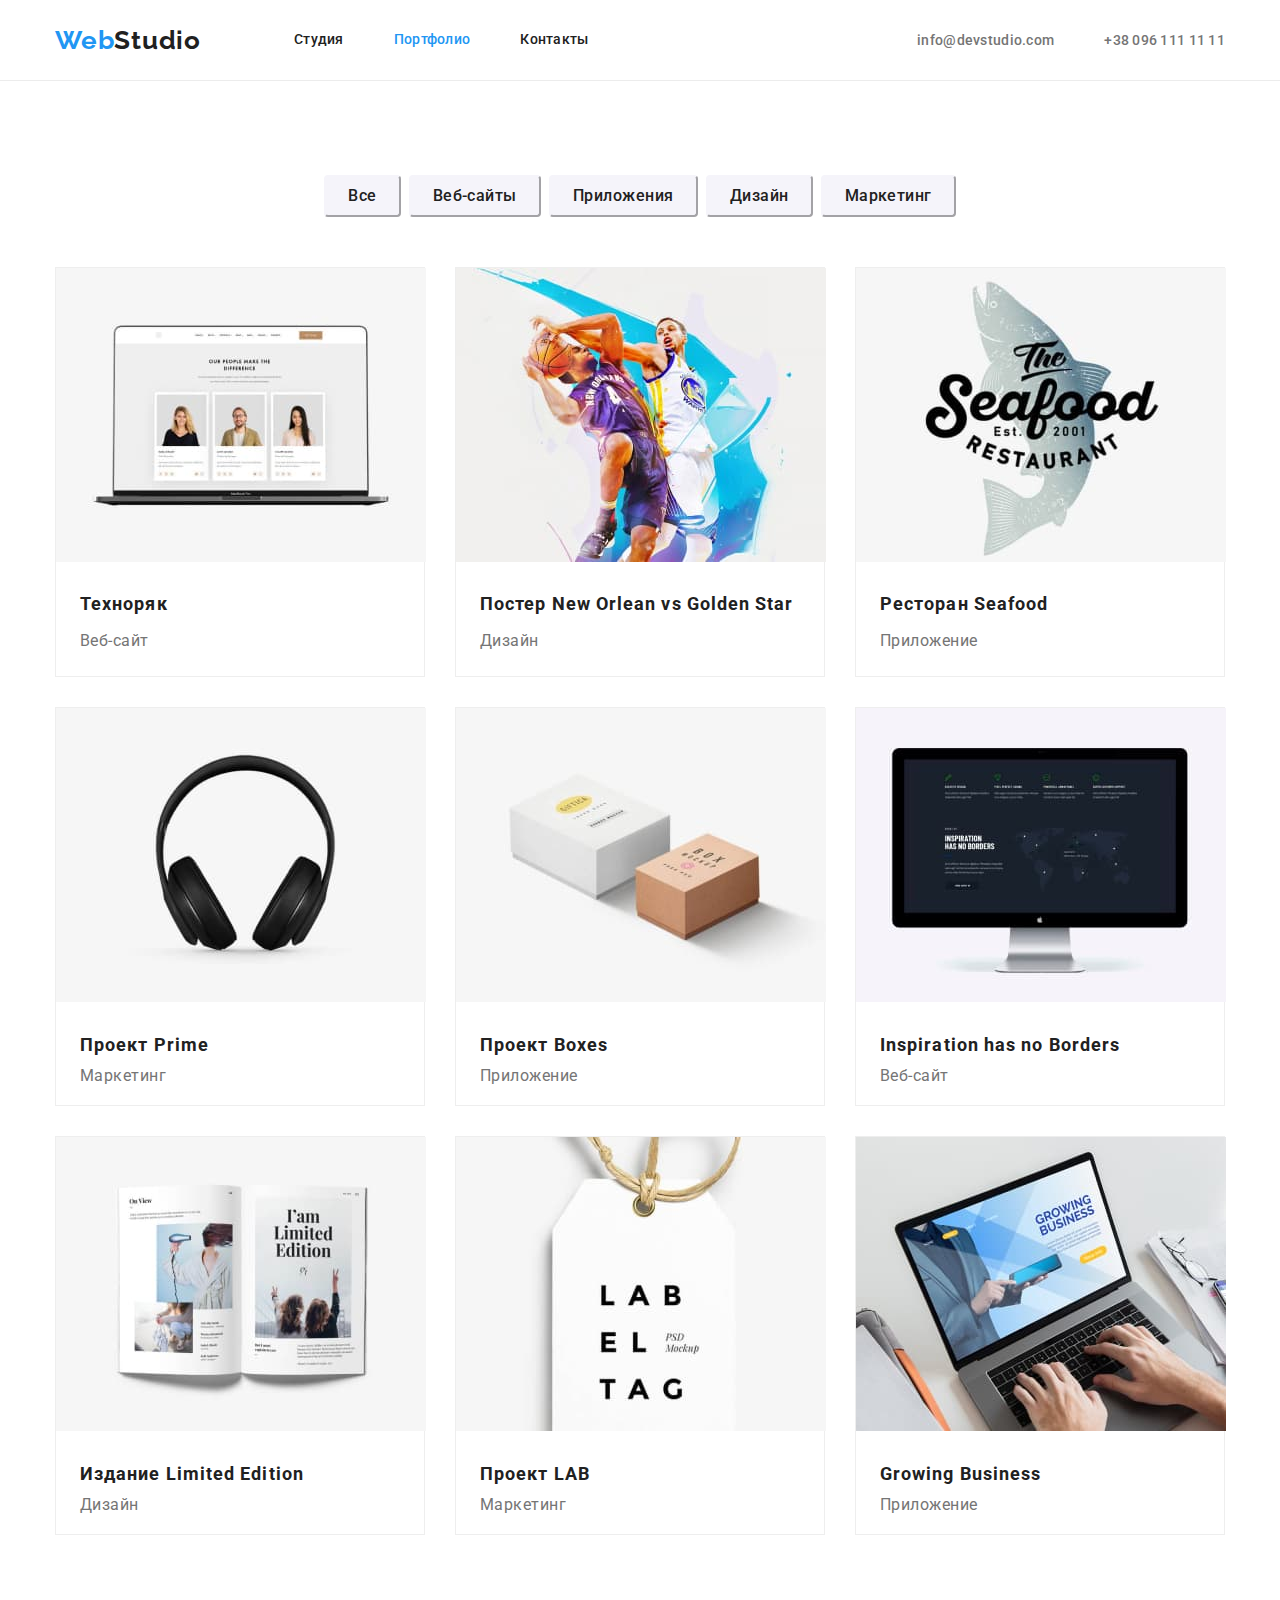
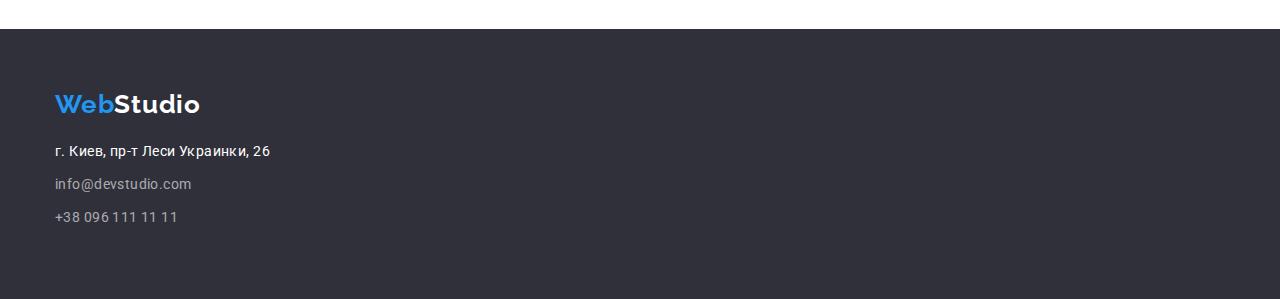
==== commit ecd37d9d: "Добавляет стили и геометрию" ====
--- a/portfolio.html
+++ b/portfolio.html
@@ -44,8 +44,6 @@
                 <li class="item"><button type="button" class="button-portfolio link">Дизайн</button></li>
                 <li class="item"><button type="button" class="button-portfolio link">Маркетинг</button></li>
             </ul>
-        </div>
-        <div class="container">
                 <ul class="foto list">
                     <li class="foto-elements">
                         <img src="./images/portfolio1.jpg" alt="Техноряк" width="370" height="294">
--- a/css/styles.css
+++ b/css/styles.css
@@ -83,7 +83,7 @@
 
 /* Page Header */
 .main {
-    border: 1px solid #ECECEC;
+    border-bottom: 1px solid #ECECEC;
 }
 
 .page-header {
@@ -245,6 +245,7 @@
 .work .title {
     margin-top: 0;
     margin-bottom: 0px;
+    padding-bottom: 10px;
     
     color: var(--title-text-color);
 
@@ -255,6 +256,9 @@
 }
     
 .work .text {
+    margin-top: 0;
+    margin-bottom: 0px;
+
     font-size: 16px;
     line-height: 1.19;
     text-align: center;
@@ -365,6 +369,9 @@
 }
 
 .foto .title {
+    margin-top: 0;
+    margin-bottom: 0px;
+    padding-bottom: 4px;
     color: var(--title-text-color);
 
     font-weight: 700;
@@ -379,9 +386,15 @@
     letter-spacing: 0.03em;
 }
 
+.foto p {
+    margin-top: 0;
+    margin-bottom: 0;
+}
+
 .foto-name {
     padding: 20px 24px;
 }
+
 
 /* Buttons Portfolio */
 
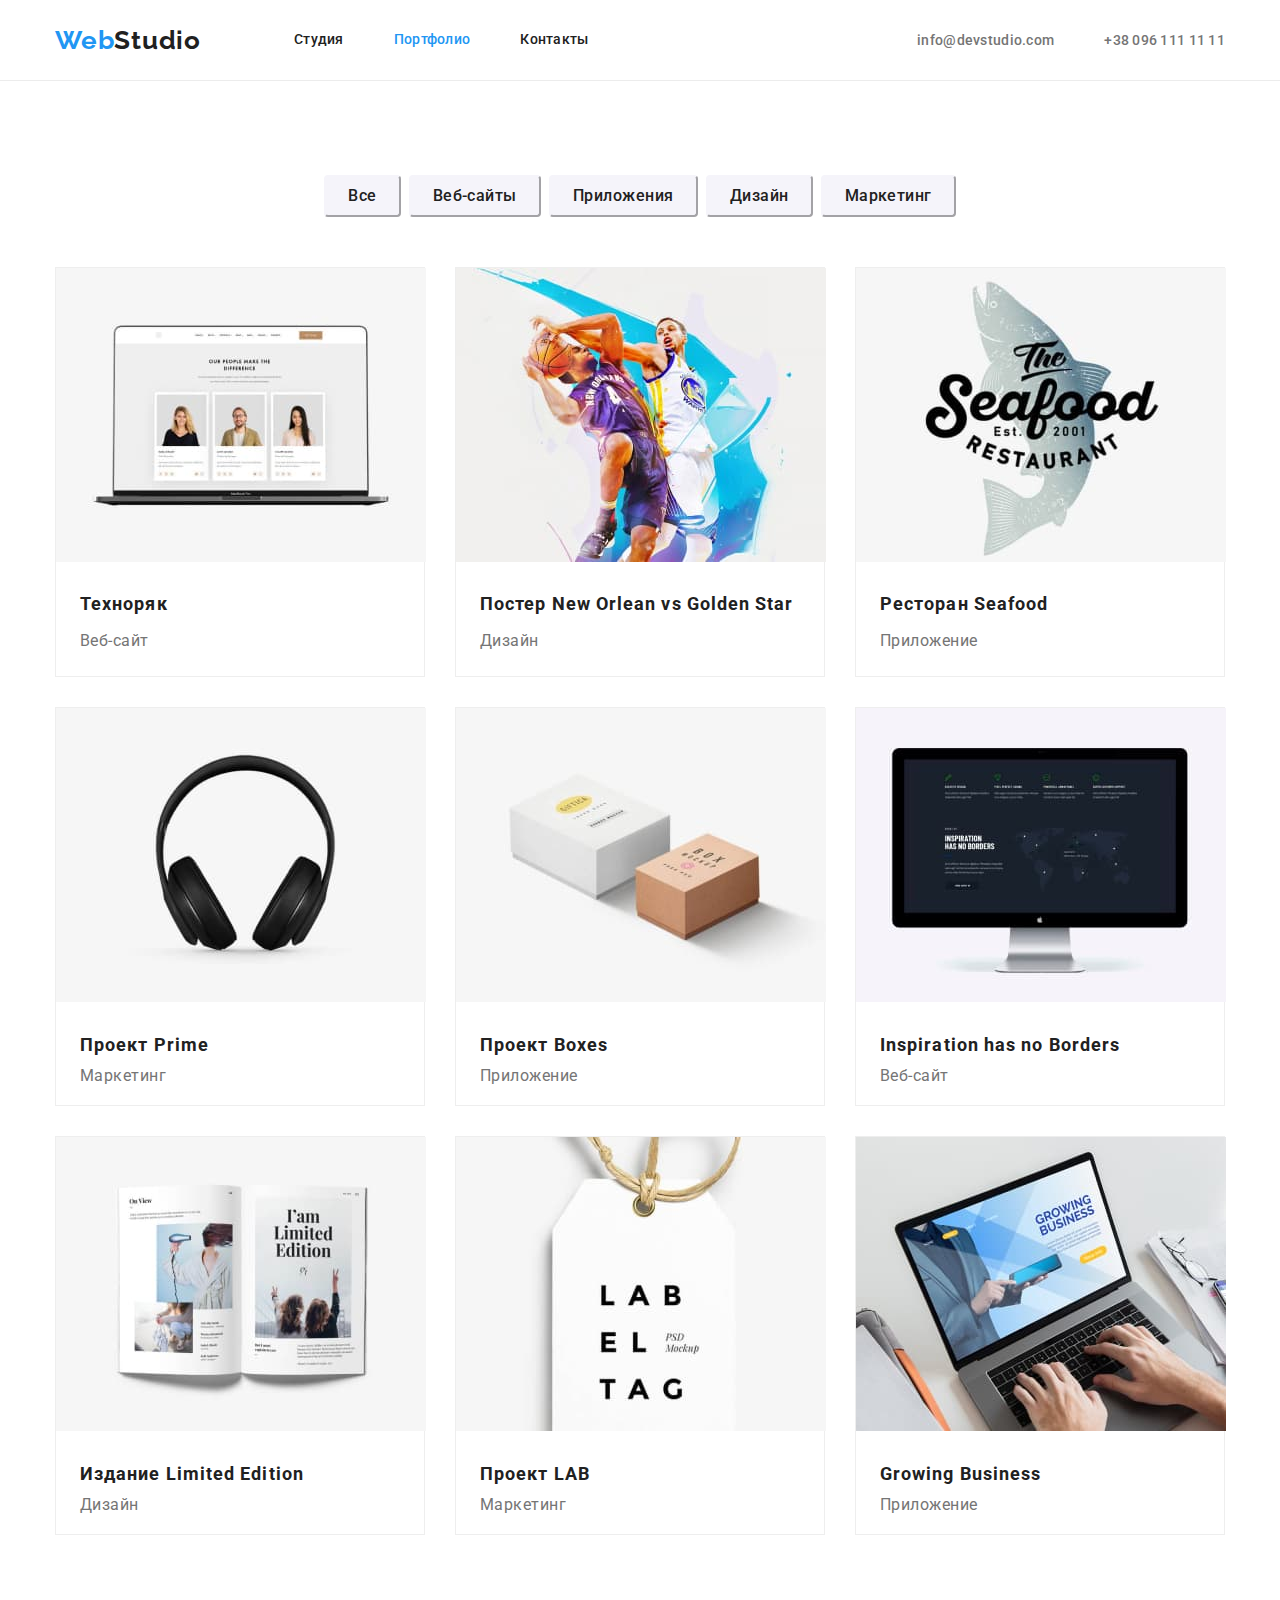
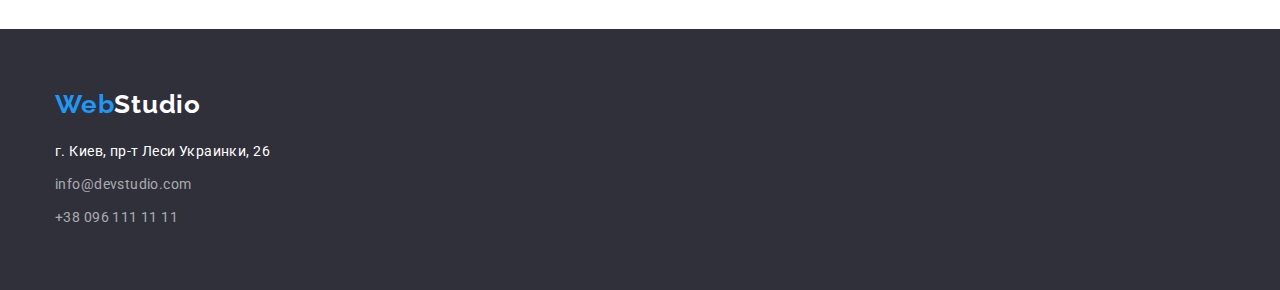
==== commit bf637dcb: "Добавляет стили и сетку елементов" ====
--- a/portfolio.html
+++ b/portfolio.html
@@ -119,7 +119,7 @@
             <a href="./index.html" class="logo">Web<span class="footer-accent">Studio</span></a>
             <address class="address">г. Киев, пр-т Леси Украинки, 26</address>
             <address class="footer-nav">
-                <a href="mailto:info@devstudio.com" class="footer-nav link">info@devstudio.com</a>
+                <a href="mailto:info@devstudio.com" class="footer-nav footer-nav-mail link">info@devstudio.com</a>
                 <a href="" class="footer-nav link">+38 096 111 11 11</a>
             </address>
         </div>
--- a/css/styles.css
+++ b/css/styles.css
@@ -209,8 +209,9 @@
 .examples {
     display: flex;
 }
-.examples .item {
-    width: calc((100%-30px)/3);
+.examples .item + .item {
+    /* width: calc((100% - 60px) / 3); */
+    margin-left: 30px;
 }
 
 .section-title {
@@ -238,9 +239,6 @@
     padding-bottom: 30px;
 }
 
-/* .work .item + .item {
-    padding-left: 30px;
-}  */
 
 .work .title {
     margin-top: 0;
@@ -333,8 +331,7 @@
 
 .footer-nav {
     display: block;
-    margin-bottom: 9px;
-
+    
     color: rgba(255, 255, 255, 0.6);
 
     font-style: normal;
@@ -350,18 +347,12 @@
     text-decoration: none;
 }
 
+.footer-nav-mail {
+    margin-bottom: 9px;
+}
+
 
 /* Page Portfolio */
-.buttons-list{
-    display: flex;
-    align-items: center;
-    justify-content: center;
-    margin-bottom: 50px;
-}
-
-.buttons-list .item + .item {
-    margin-left: 8px;
-}
 
 .foto {
     display: flex;
@@ -395,6 +386,21 @@
     padding: 20px 24px;
 }
 
+.foto-elements {
+    width: 370px;
+    margin-right: 30px;
+    margin-bottom: 30px;
+
+    border: 1px solid #EEEEEE;
+}
+
+.foto-elements:nth-child(3n) {
+    margin-right: 0;
+}
+
+.foto-elements:nth-last-child(-n + 3) {
+    margin-bottom: 0;
+}
 
 /* Buttons Portfolio */
 
@@ -421,18 +427,13 @@
     background-color: var(--accent-color);
 }
 
-.foto-elements {
-    width: 370px;
-    margin-right: 30px;
-    margin-bottom: 30px;
-
-    border: 1px solid #EEEEEE;
-}
-
-.foto-elements:nth-child(3n) {
-    margin-right: 0;
-}
-
-.foto-elements:nth-last-child(-n + 3) {
-    margin-bottom: 0;
+.buttons-list {
+    display: flex;
+    align-items: center;
+    justify-content: center;
+    margin-bottom: 50px;
+}
+
+.buttons-list .item+.item {
+    margin-left: 8px;
 }